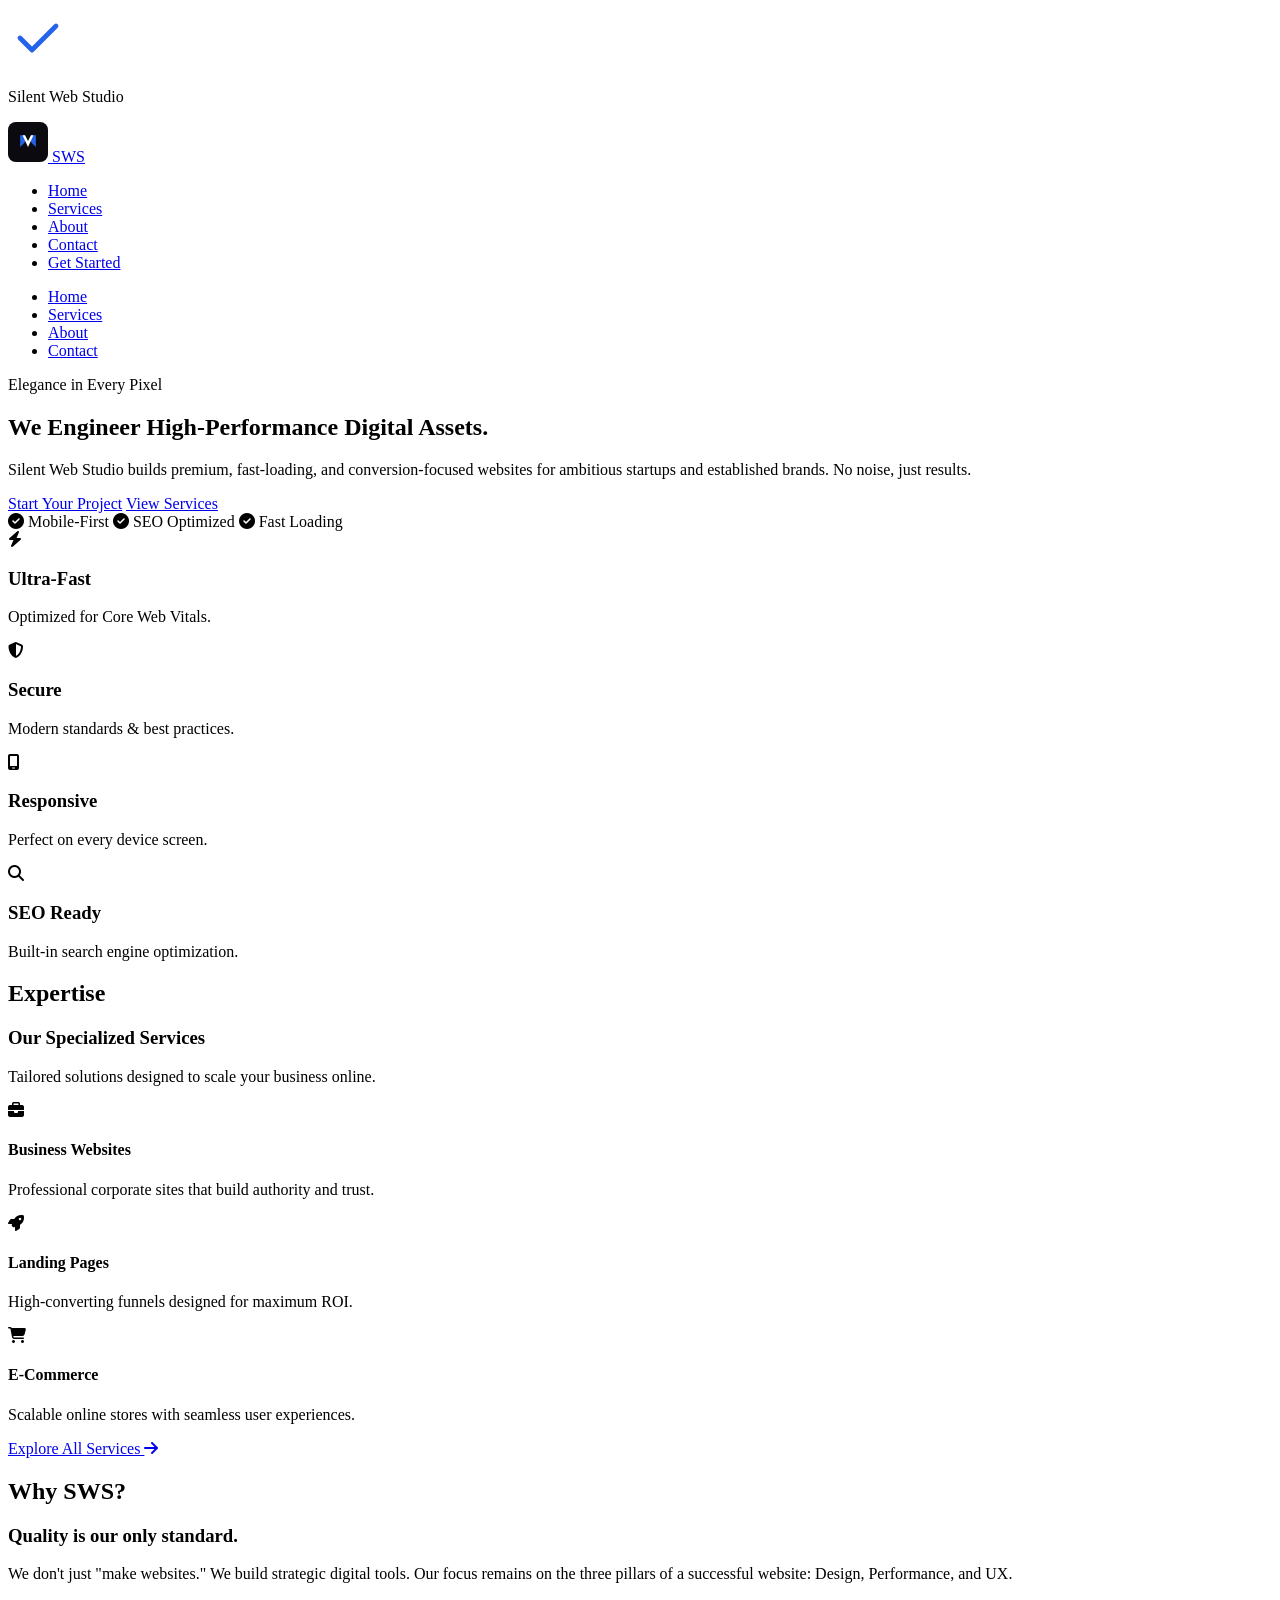
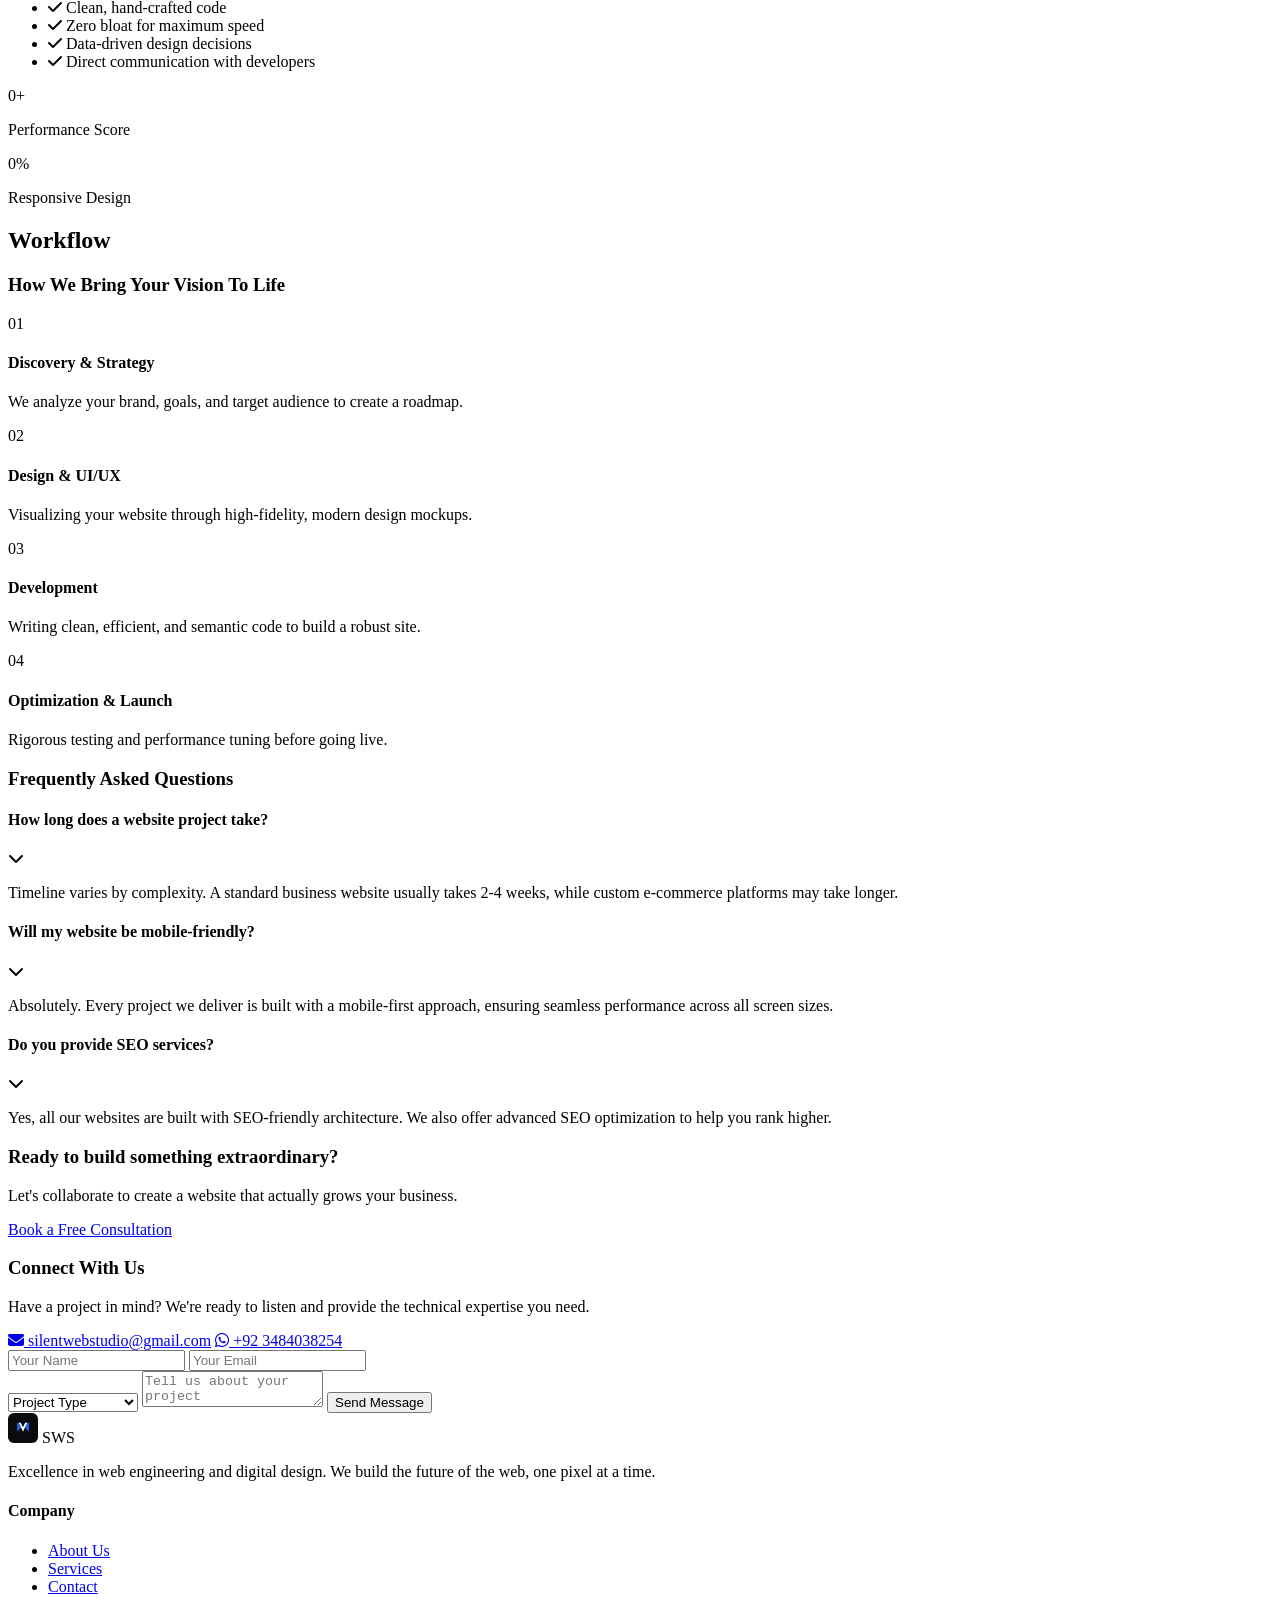
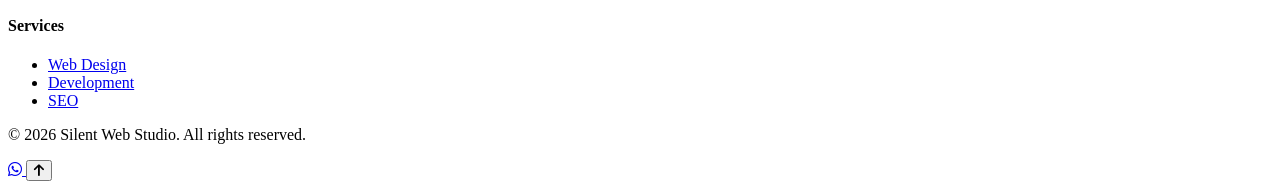
==== index.html @ 9a935997 "Update index.html" ====
<!DOCTYPE html>
<html lang="en">
<head>
    <meta charset="UTF-8">
    <meta name="viewport" content="width=device-width, initial-scale=1.0">
    
    <!-- SEO Meta Tags -->
    <title>Silent Web Studio | Premium Web Design & Development Agency</title>
    <meta name="description" content="Elevate your digital presence with Silent Web Studio. We specialize in high-end, performance-driven web design, custom development, and SEO optimization for growing brands.">
    <meta name="keywords" content="Web Design Agency, Custom Web Development, SEO Optimization, Premium Websites, Silent Web Studio, UI/UX Design, Responsive Design">
    <link rel="canonical" href="#">

    <!-- Open Graph / Facebook -->
    <meta property="og:type" content="website">
    <meta property="og:url" content="#">
    <meta property="og:title" content="Silent Web Studio | Premium Web Design & Development">
    <meta property="og:description" content="Modern, fast, and high-converting websites tailored for startups and entrepreneurs. Quality over noise.">
    <meta property="og:image" content="images/og-image.jpg">

    <!-- Twitter -->
    <meta property="twitter:card" content="summary_large_image">
    <meta property="twitter:url" content="#">
    <meta property="twitter:title" content="Silent Web Studio | Premium Web Design & Development">
    <meta property="twitter:description" content="Modern, fast, and high-converting websites tailored for startups and entrepreneurs. Quality over noise.">
    <meta property="twitter:image" content="images/og-image.jpg">

    <!-- Favicon -->
    <link rel="apple-touch-icon" sizes="180x180" href="favicon/apple-touch-icon.png">
    <link rel="icon" type="image/png" sizes="32x32" href="favicon/favicon-32x32.png">
    <link rel="icon" type="image/png" sizes="16x16" href="favicon/favicon-16x16.png">

    <!-- Fonts -->
    <link rel="preconnect" href="https://fonts.googleapis.com">
    <link rel="preconnect" href="https://fonts.gstatic.com" crossorigin>
    <link href="https://fonts.googleapis.com/css2?family=Inter:wght@300;400;500;600&family=Poppins:wght@400;500;600;700&display=swap" rel="stylesheet">

    <!-- Font Awesome -->
    <link rel="stylesheet" href="https://cdnjs.cloudflare.com/ajax/libs/font-awesome/6.4.0/css/all.min.css">

    <!-- Main Stylesheet -->
    <link rel="stylesheet" href="css/style.css">

    <!-- Schema.org JSON-LD -->
    <script type="application/ld+json">
    {
      "@context": "https://schema.org",
      "@type": "ProfessionalService",
      "name": "Silent Web Studio",
      "image": "images-logo.svg",
      "@id": "",
      "url": "#",
      "telephone": "+923484038254",
      "address": {
        "@type": "PostalAddress",
        "streetAddress": "Main Office",
        "addressLocality": "Pakistan",
        "addressCountry": "PK"
      },
      "openingHoursSpecification": {
        "@type": "OpeningHoursSpecification",
        "dayOfWeek": [
          "Monday",
          "Tuesday",
          "Wednesday",
          "Thursday",
          "Friday"
        ],
        "opens": "09:00",
        "closes": "18:00"
      },
      "sameAs": [
        "https://wa.me/923484038254"
      ]
    }
    </script>
</head>
<body>

    <!-- Scroll Progress Bar -->
    <div id="scroll-progress"></div>

    <!-- Loading Screen -->
    <div id="loader">
        <div class="loader-content">
            <svg width="60" height="60" viewBox="0 0 100 100" fill="none" xmlns="http://www.w3.org/2000/svg">
                <path d="M20 50L40 70L80 30" stroke="#2563EB" stroke-width="8" stroke-linecap="round" stroke-linejoin="round"/>
            </svg>
            <p>Silent Web Studio</p>
        </div>
    </div>

    <!-- Sticky Navigation -->
    <header id="main-nav">
        <nav class="container">
          <a href="index.html" class="logo" aria-label="Silent Web Studio Home">
    <svg width="40" height="40" viewBox="0 0 512 512" fill="none" xmlns="http://www.w3.org/2000/svg">
      <rect width="512" height="512" rx="100" fill="#0B0B0F"/>
      <g transform="translate(56, 56) scale(2.5)">
        <path d="M40 45V105L65 80V45H40Z" fill="#2563EB"/>
        <path d="M120 45V105L95 80V45H120Z" fill="#2563EB"/>
        <path d="M65 45L80 75L95 45H108L80 105L52 45H65Z" fill="#FFFFFF"/>
      </g>
    </svg>
    <span class="logo-text">SWS</span>
</a>
            <ul class="nav-links">
                <li><a href="index.html" class="active">Home</a></li>
                <li><a href="services.html">Services</a></li>
                <li><a href="about.html">About</a></li>
                <li><a href="contact.html">Contact</a></li>
                <li><a href="contact.html" class="btn-primary">Get Started</a></li>
            </ul>
            <div class="mobile-menu-toggle" aria-label="Toggle Menu">
                <span></span>
                <span></span>
                <span></span>
            </div>
        </nav>
    </header>

    <!-- Mobile Menu Overlay -->
    <div class="mobile-menu-overlay">
        <ul class="mobile-nav-links">
            <li><a href="index.html">Home</a></li>
            <li><a href="services.html">Services</a></li>
            <li><a href="about.html">About</a></li>
            <li><a href="contact.html">Contact</a></li>
        </ul>
    </div>

    <main>
        <!-- Hero Section -->
        <section id="hero" class="hero-section">
            <div class="container">
                <div class="hero-content fade-up">
                    <span class="badge">Elegance in Every Pixel</span>
                    <h1>We Engineer High-Performance <span class="text-gradient">Digital Assets.</span></h1>
                    <p>Silent Web Studio builds premium, fast-loading, and conversion-focused websites for ambitious startups and established brands. No noise, just results.</p>
                 <div class="hero-btns">
    <a href="contact.html" class="btn-primary">Start Your Project</a>
    <a href="services.html" class="btn-secondary">View Services</a>
</div>

<div class="hero-trust">
    <span><i class="fas fa-check-circle"></i> Mobile-First</span>
    <span><i class="fas fa-check-circle"></i> SEO Optimized</span>
    <span><i class="fas fa-check-circle"></i> Fast Loading</span>
</div>
                </div>
            </div>
            <div class="hero-visual">
                <div class="glow-circle"></div>
            </div>
        </section>

        <!-- Trust Indicators -->
        <section id="trust-indicators" class="section">
            <div class="container">
                <div class="trust-grid">
                    <div class="trust-item fade-up">
                        <i class="fas fa-bolt"></i>
                        <h3>Ultra-Fast</h3>
                        <p>Optimized for Core Web Vitals.</p>
                    </div>
                    <div class="trust-item fade-up" data-delay="100">
                        <i class="fas fa-shield-halved"></i>
                        <h3>Secure</h3>
                        <p>Modern standards & best practices.</p>
                    </div>
                    <div class="trust-item fade-up" data-delay="200">
                        <i class="fas fa-mobile-screen"></i>
                        <h3>Responsive</h3>
                        <p>Perfect on every device screen.</p>
                    </div>
                    <div class="trust-item fade-up" data-delay="300">
                        <i class="fas fa-magnifying-glass"></i>
                        <h3>SEO Ready</h3>
                        <p>Built-in search engine optimization.</p>
                    </div>
                </div>
            </div>
        </section>

        <!-- Services Section -->
        <section id="services-preview" class="section bg-surface">
            <div class="container">
                <div class="section-header fade-up">
                    <h2 class="h-small">Expertise</h2>
                    <h3>Our Specialized Services</h3>
                    <p>Tailored solutions designed to scale your business online.</p>
                </div>
                <div class="services-grid">
                    <div class="service-card fade-up">
                        <div class="icon-box"><i class="fas fa-briefcase"></i></div>
                        <h4>Business Websites</h4>
                        <p>Professional corporate sites that build authority and trust.</p>
                    </div>
                    <div class="service-card fade-up">
                        <div class="icon-box"><i class="fas fa-rocket"></i></div>
                        <h4>Landing Pages</h4>
                        <p>High-converting funnels designed for maximum ROI.</p>
                    </div>
                    <div class="service-card fade-up">
                        <div class="icon-box"><i class="fas fa-shopping-cart"></i></div>
                        <h4>E-Commerce</h4>
                        <p>Scalable online stores with seamless user experiences.</p>
                    </div>
                </div>
                <div class="center-btn fade-up">
                    <a href="services.html" class="btn-text">Explore All Services <i class="fas fa-arrow-right"></i></a>
                </div>
            </div>
        </section>

        <!-- Why Choose Us -->
        <section id="why-choose-us" class="section">
            <div class="container flex-grid">
                <div class="content-side fade-up">
                    <h2 class="h-small">Why SWS?</h2>
                    <h3>Quality is our only standard.</h3>
                    <p>We don't just "make websites." We build strategic digital tools. Our focus remains on the three pillars of a successful website: Design, Performance, and UX.</p>
                    <ul class="check-list">
                        <li><i class="fas fa-check"></i> Clean, hand-crafted code</li>
                        <li><i class="fas fa-check"></i> Zero bloat for maximum speed</li>
                        <li><i class="fas fa-check"></i> Data-driven design decisions</li>
                        <li><i class="fas fa-check"></i> Direct communication with developers</li>
                    </ul>
                </div>
                <div class="stats-side fade-up">
                    <div class="stat-box">
                        <span class="counter" data-target="95">0</span><span class="plus">+</span>
                        <p>Performance Score</p>
                    </div>
                    <div class="stat-box">
                        <span class="counter" data-target="100">0</span><span class="percent">%</span>
                        <p>Responsive Design</p>
                    </div>
                </div>
            </div>
        </section>

        <!-- Development Process -->
        <section id="process" class="section bg-surface">
            <div class="container">
                <div class="section-header fade-up">
                    <h2 class="h-small">Workflow</h2>
                    <h3>How We Bring Your Vision To Life</h3>
                </div>
                <div class="timeline">
                    <div class="timeline-item fade-up">
                        <div class="t-number">01</div>
                        <div class="t-content">
                            <h4>Discovery & Strategy</h4>
                            <p>We analyze your brand, goals, and target audience to create a roadmap.</p>
                        </div>
                    </div>
                    <div class="timeline-item fade-up">
                        <div class="t-number">02</div>
                        <div class="t-content">
                            <h4>Design & UI/UX</h4>
                            <p>Visualizing your website through high-fidelity, modern design mockups.</p>
                        </div>
                    </div>
                    <div class="timeline-item fade-up">
                        <div class="t-number">03</div>
                        <div class="t-content">
                            <h4>Development</h4>
                            <p>Writing clean, efficient, and semantic code to build a robust site.</p>
                        </div>
                    </div>
                    <div class="timeline-item fade-up">
                        <div class="t-number">04</div>
                        <div class="t-content">
                            <h4>Optimization & Launch</h4>
                            <p>Rigorous testing and performance tuning before going live.</p>
                        </div>
                    </div>
                </div>
            </div>
        </section>

        <!-- FAQ Section -->
        <section id="faq" class="section">
            <div class="container">
                <div class="section-header fade-up">
                    <h3>Frequently Asked Questions</h3>
                </div>
                <div class="faq-accordion">
                    <div class="faq-item fade-up">
                        <div class="faq-question">
                            <h4>How long does a website project take?</h4>
                            <i class="fas fa-chevron-down"></i>
                        </div>
                        <div class="faq-answer">
                            <p>Timeline varies by complexity. A standard business website usually takes 2-4 weeks, while custom e-commerce platforms may take longer.</p>
                        </div>
                    </div>
                    <div class="faq-item fade-up">
                        <div class="faq-question">
                            <h4>Will my website be mobile-friendly?</h4>
                            <i class="fas fa-chevron-down"></i>
                        </div>
                        <div class="faq-answer">
                            <p>Absolutely. Every project we deliver is built with a mobile-first approach, ensuring seamless performance across all screen sizes.</p>
                        </div>
                    </div>
                    <div class="faq-item fade-up">
                        <div class="faq-question">
                            <h4>Do you provide SEO services?</h4>
                            <i class="fas fa-chevron-down"></i>
                        </div>
                        <div class="faq-answer">
                            <p>Yes, all our websites are built with SEO-friendly architecture. We also offer advanced SEO optimization to help you rank higher.</p>
                        </div>
                    </div>
                </div>
            </div>
        </section>

        <!-- Call To Action -->
        <section id="cta-bar" class="section">
            <div class="container">
                <div class="cta-card fade-up">
                    <h3>Ready to build something extraordinary?</h3>
                    <p>Let's collaborate to create a website that actually grows your business.</p>
                    <a href="contact.html" class="btn-primary">Book a Free Consultation</a>
                </div>
            </div>
        </section>

        <!-- Professional Contact Section -->
        <section id="contact-home" class="section bg-surface">
            <div class="container">
                <div class="contact-wrapper">
                    <div class="contact-info fade-up">
                        <h3>Connect With Us</h3>
                        <p>Have a project in mind? We're ready to listen and provide the technical expertise you need.</p>
                        <div class="contact-details">
                            <a href="mailto:silentwebstudio@gmail.com"><i class="fas fa-envelope"></i> silentwebstudio@gmail.com</a>
                            <a href="https://wa.me/923484038254"><i class="fab fa-whatsapp"></i> +92 3484038254</a>
                        </div>
                    </div>
                    <div class="contact-form-container fade-up">
                        <form action="https://formspree.io/f/xqerdjgp" method="POST" id="home-form">
                            <div class="form-row">
                                <input type="text" name="name" placeholder="Your Name" required>
                                <input type="email" name="email" placeholder="Your Email" required>
                            </div>
                            <select name="project_type" required>
                                <option value="" disabled selected>Project Type</option>
                                <option value="Business Website">Business Website</option>
                                <option value="Landing Page">Landing Page</option>
                                <option value="E-Commerce">E-Commerce</option>
                                <option value="Redesign">Website Redesign</option>
                                <option value="Other">Other</option>
                            </select>
                            <textarea name="message" placeholder="Tell us about your project" required></textarea>
                            <button type="submit" class="btn-primary full-width">Send Message</button>
                        </form>
                    </div>
                </div>
            </div>
        </section>
    </main>

    <!-- Footer -->
    <footer id="footer">
        <div class="container">
            <div class="footer-grid">
                <div class="footer-brand">
                 <div class="logo">
    <svg width="30" height="30" viewBox="0 0 512 512" fill="none" xmlns="http://www.w3.org/2000/svg">
      <rect width="512" height="512" rx="100" fill="#0B0B0F"/>
      <g transform="translate(56, 56) scale(2.5)">
        <path d="M40 45V105L65 80V45H40Z" fill="#2563EB"/>
        <path d="M120 45V105L95 80V45H120Z" fill="#2563EB"/>
        <path d="M65 45L80 75L95 45H108L80 105L52 45H65Z" fill="#FFFFFF"/>
      </g>
    </svg>
    <span class="logo-text">SWS</span>
</div>
                    <p>Excellence in web engineering and digital design. We build the future of the web, one pixel at a time.</p>
                </div>
                <div class="footer-links">
                    <h4>Company</h4>
                    <ul>
                        <li><a href="about.html">About Us</a></li>
                        <li><a href="services.html">Services</a></li>
                        <li><a href="contact.html">Contact</a></li>
                    </ul>
                </div>
                <div class="footer-links">
                    <h4>Services</h4>
                    <ul>
                        <li><a href="services.html">Web Design</a></li>
                        <li><a href="services.html">Development</a></li>
                        <li><a href="services.html">SEO</a></li>
                    </ul>
                </div>
            </div>
            <div class="footer-bottom">
                <p>&copy; <span id="year"></span> Silent Web Studio. All rights reserved.</p>
            </div>
        </div>
    </footer>

    <!-- Floating WhatsApp Button -->
    <a href="https://wa.me/923484038254" class="whatsapp-float" target="_blank" aria-label="Chat on WhatsApp">
        <i class="fab fa-whatsapp"></i>
    </a>

    <!-- Back to Top -->
    <button id="back-to-top" aria-label="Back to Top">
        <i class="fas fa-arrow-up"></i>
    </button>

    <!-- Main JavaScript -->
    <script src="js/script.js"></script>
    <script>
        document.getElementById('year').textContent = new Date().getFullYear();
    </script>
</body>
</html>
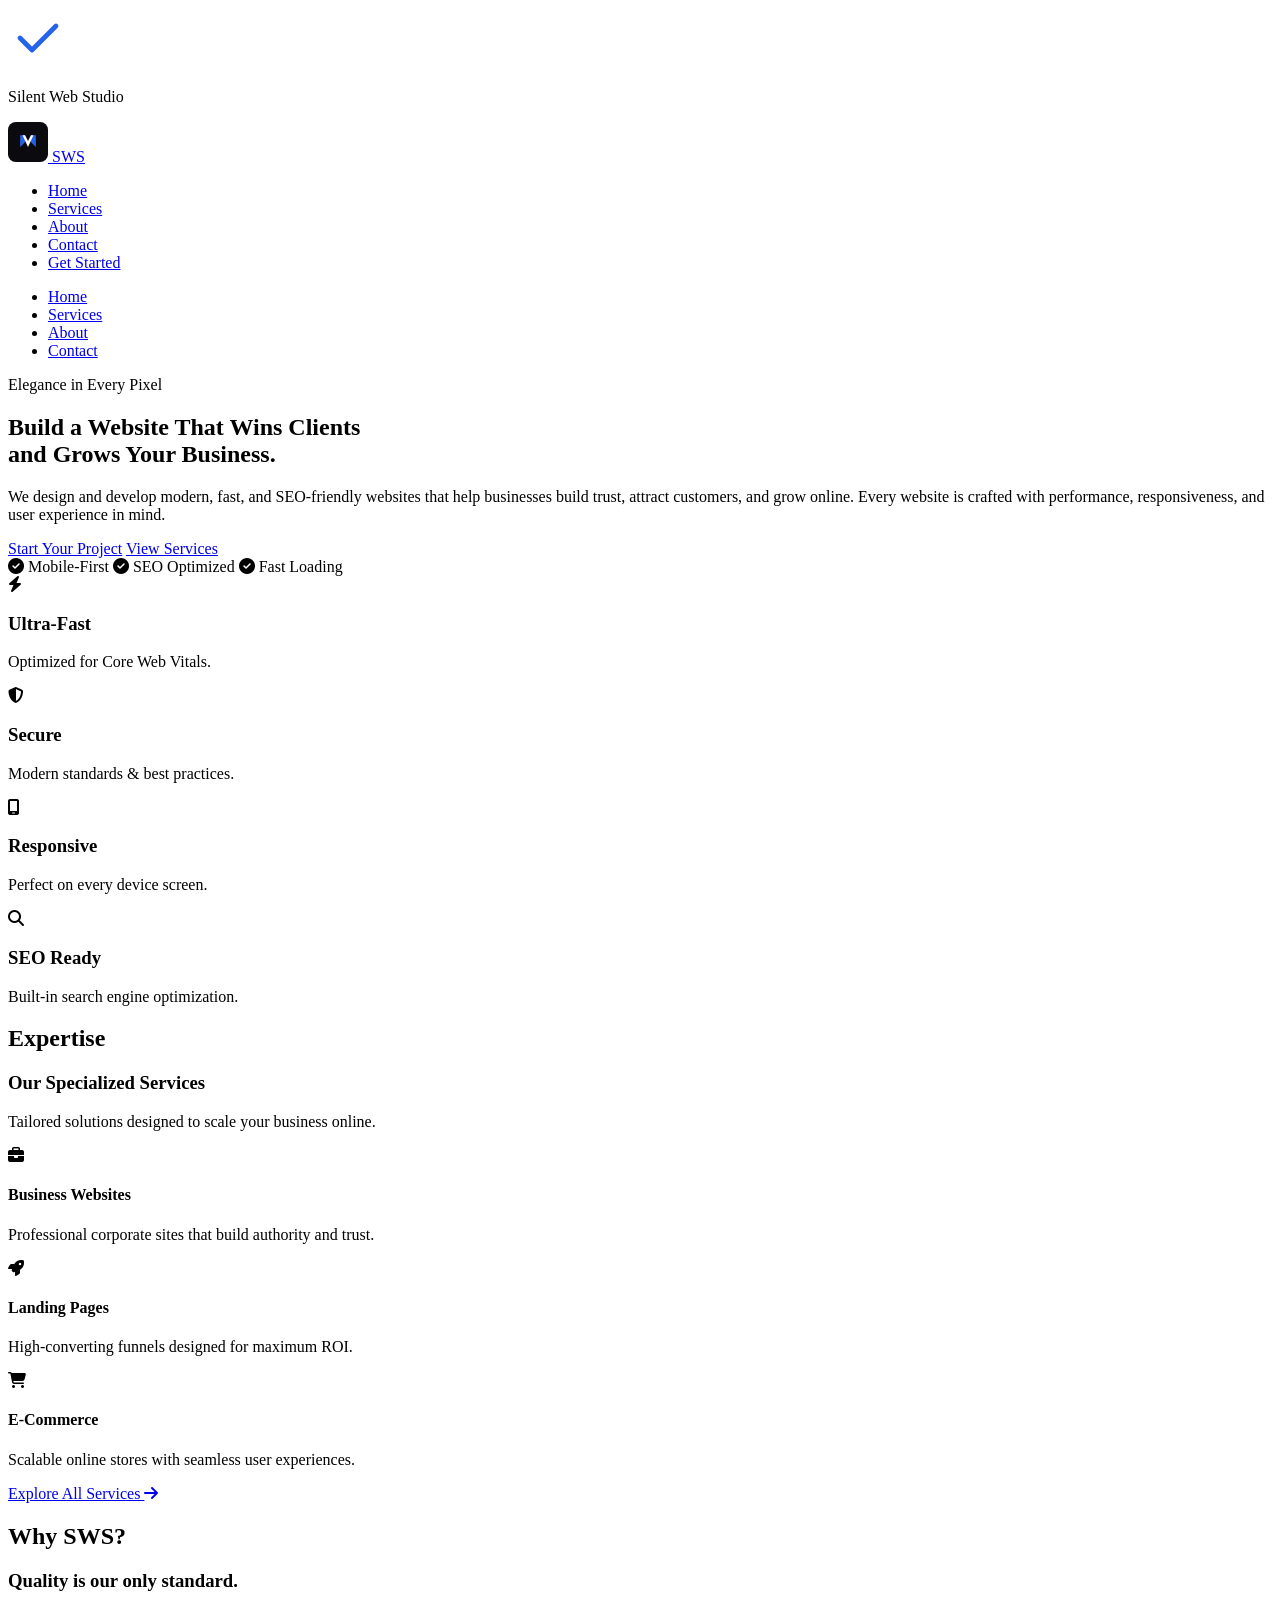
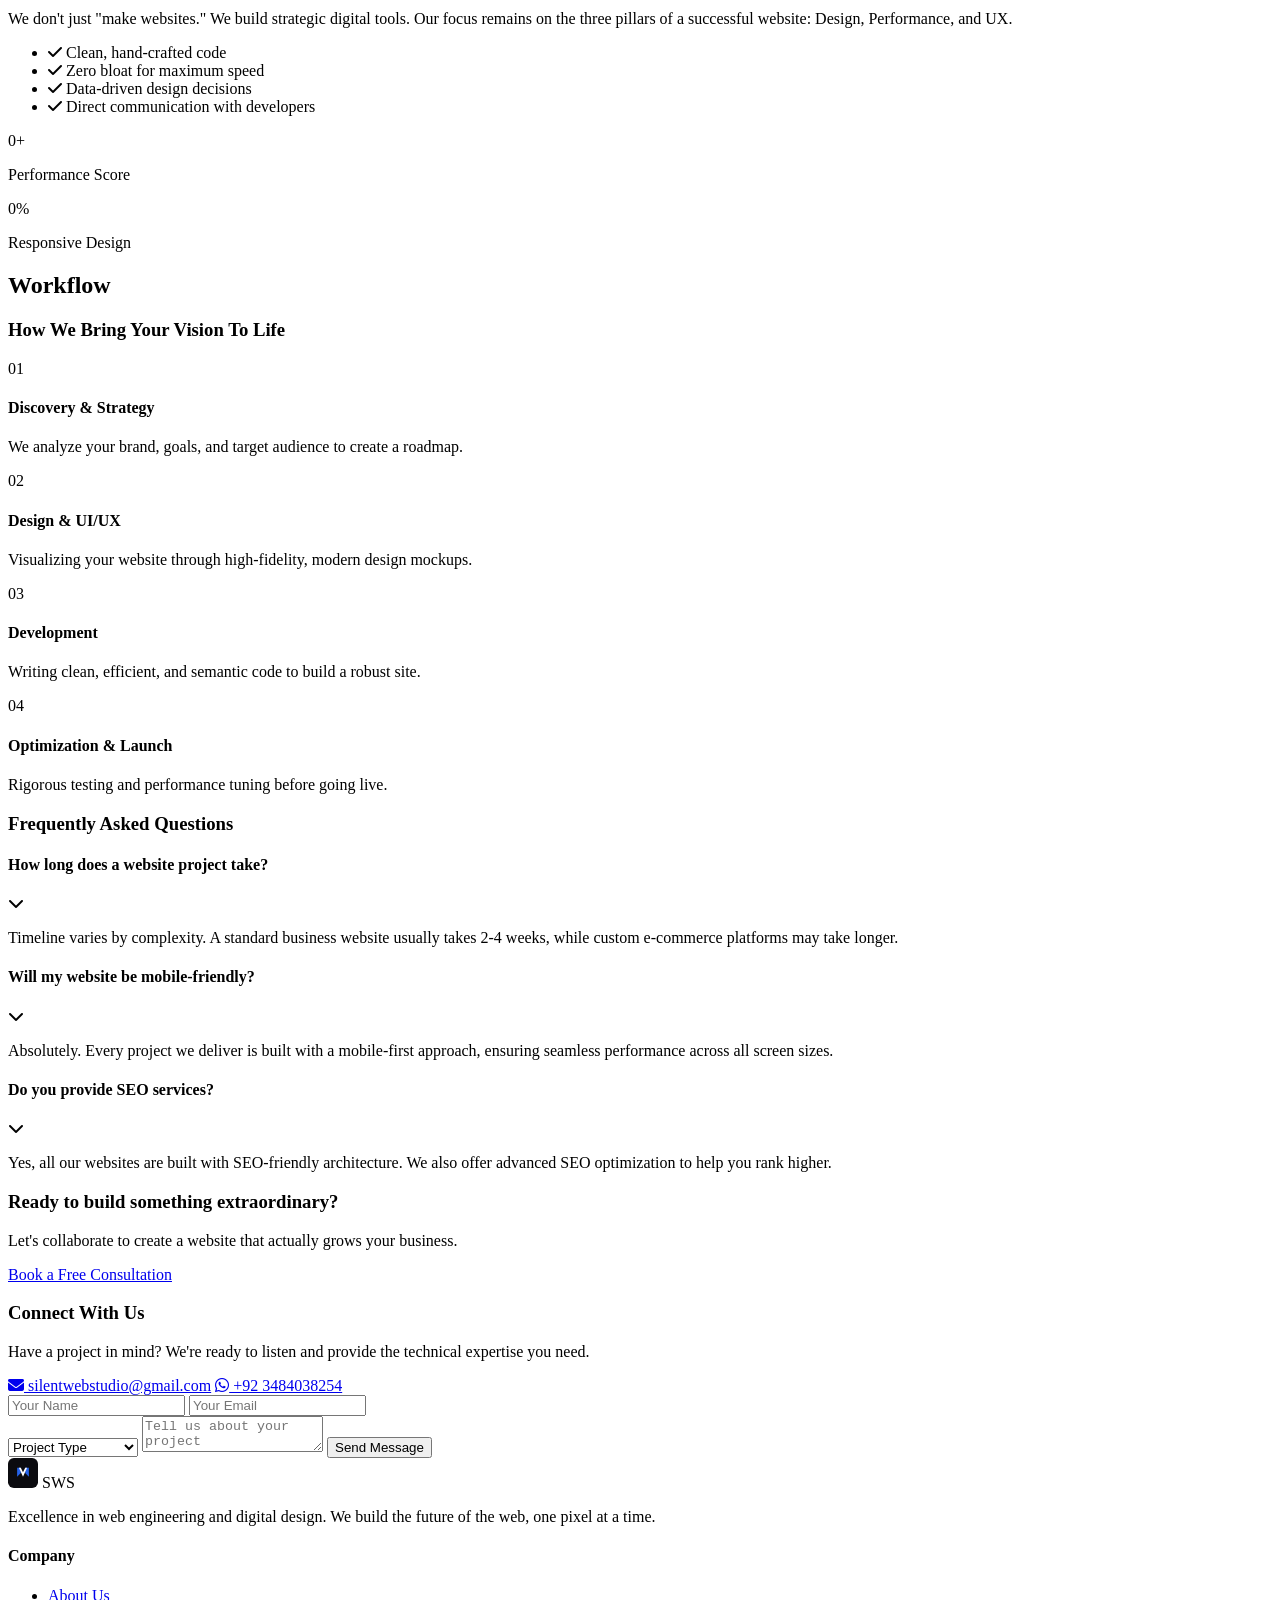
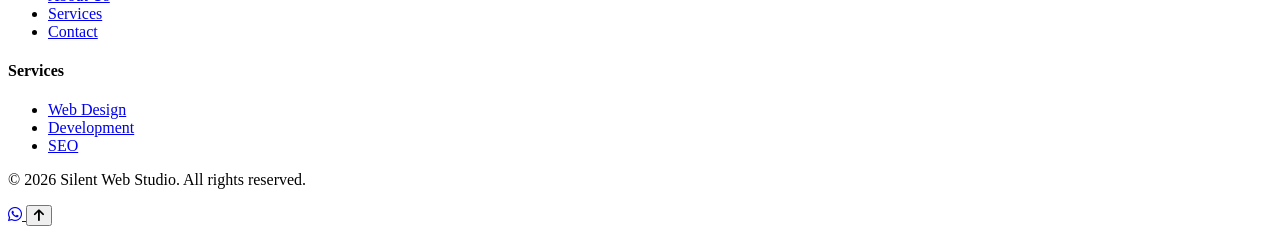
==== commit 2de5a299: "Update index.html" ====
--- a/index.html
+++ b/index.html
@@ -134,8 +134,13 @@
             <div class="container">
                 <div class="hero-content fade-up">
                     <span class="badge">Elegance in Every Pixel</span>
-                    <h1>We Engineer High-Performance <span class="text-gradient">Digital Assets.</span></h1>
-                    <p>Silent Web Studio builds premium, fast-loading, and conversion-focused websites for ambitious startups and established brands. No noise, just results.</p>
+                 <h1>
+Build a Website That <span class="text-gradient">Wins Clients</span><br>
+and Grows Your Business.
+</h1>
+                   <p>
+We design and develop modern, fast, and SEO-friendly websites that help businesses build trust, attract customers, and grow online. Every website is crafted with performance, responsiveness, and user experience in mind.
+</p>
                  <div class="hero-btns">
     <a href="contact.html" class="btn-primary">Start Your Project</a>
     <a href="services.html" class="btn-secondary">View Services</a>
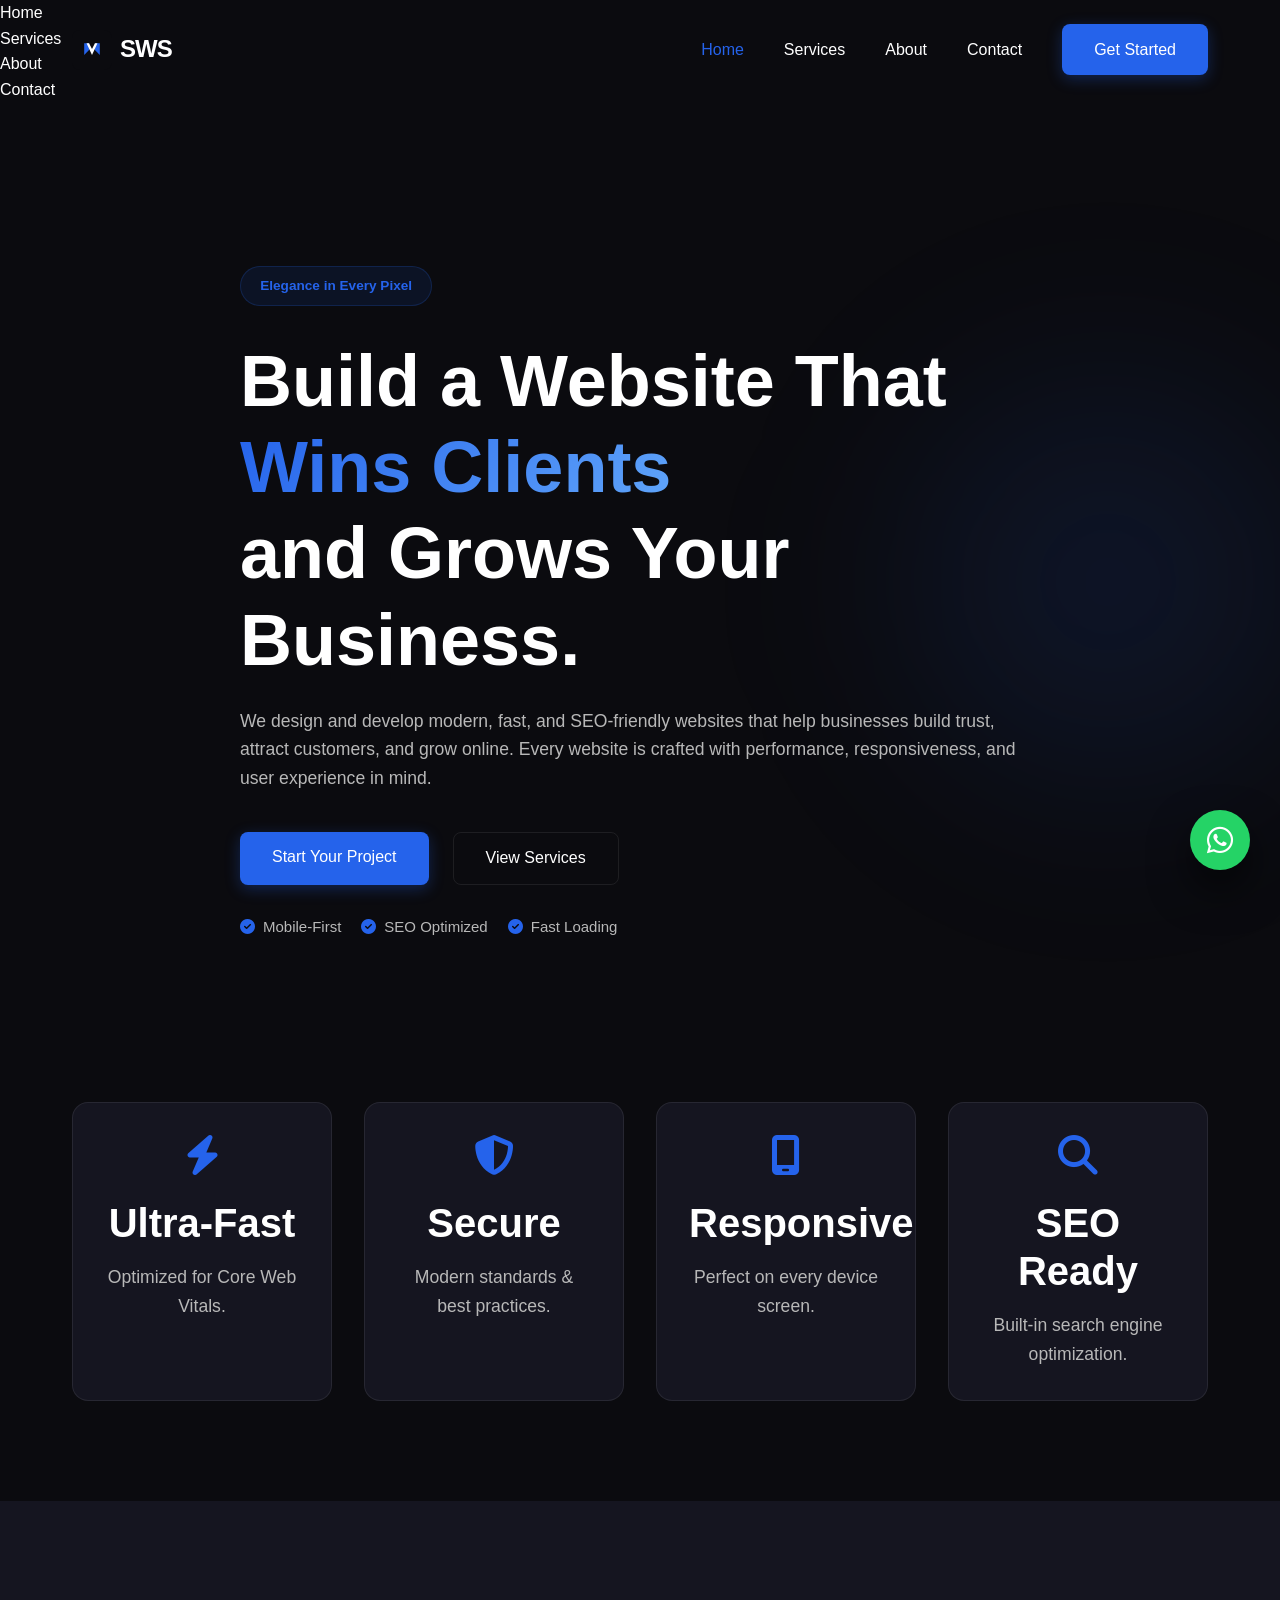
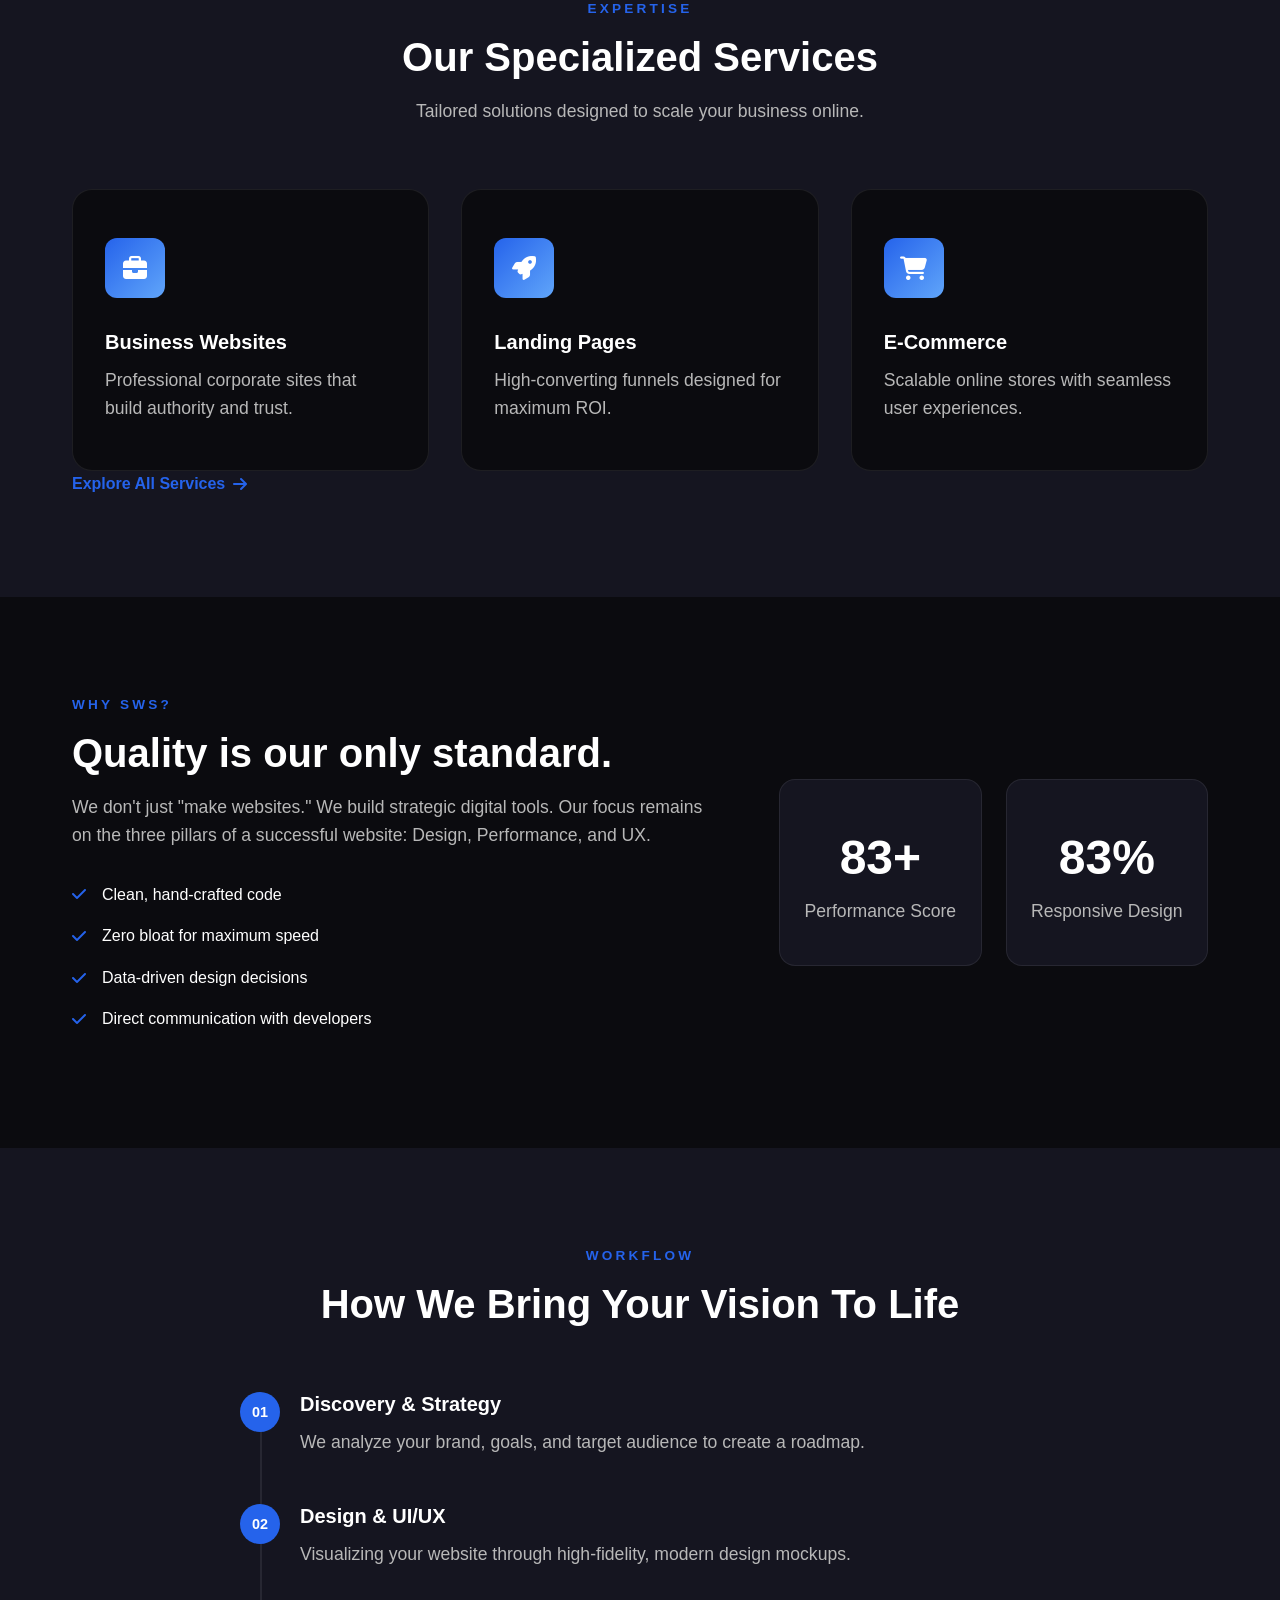
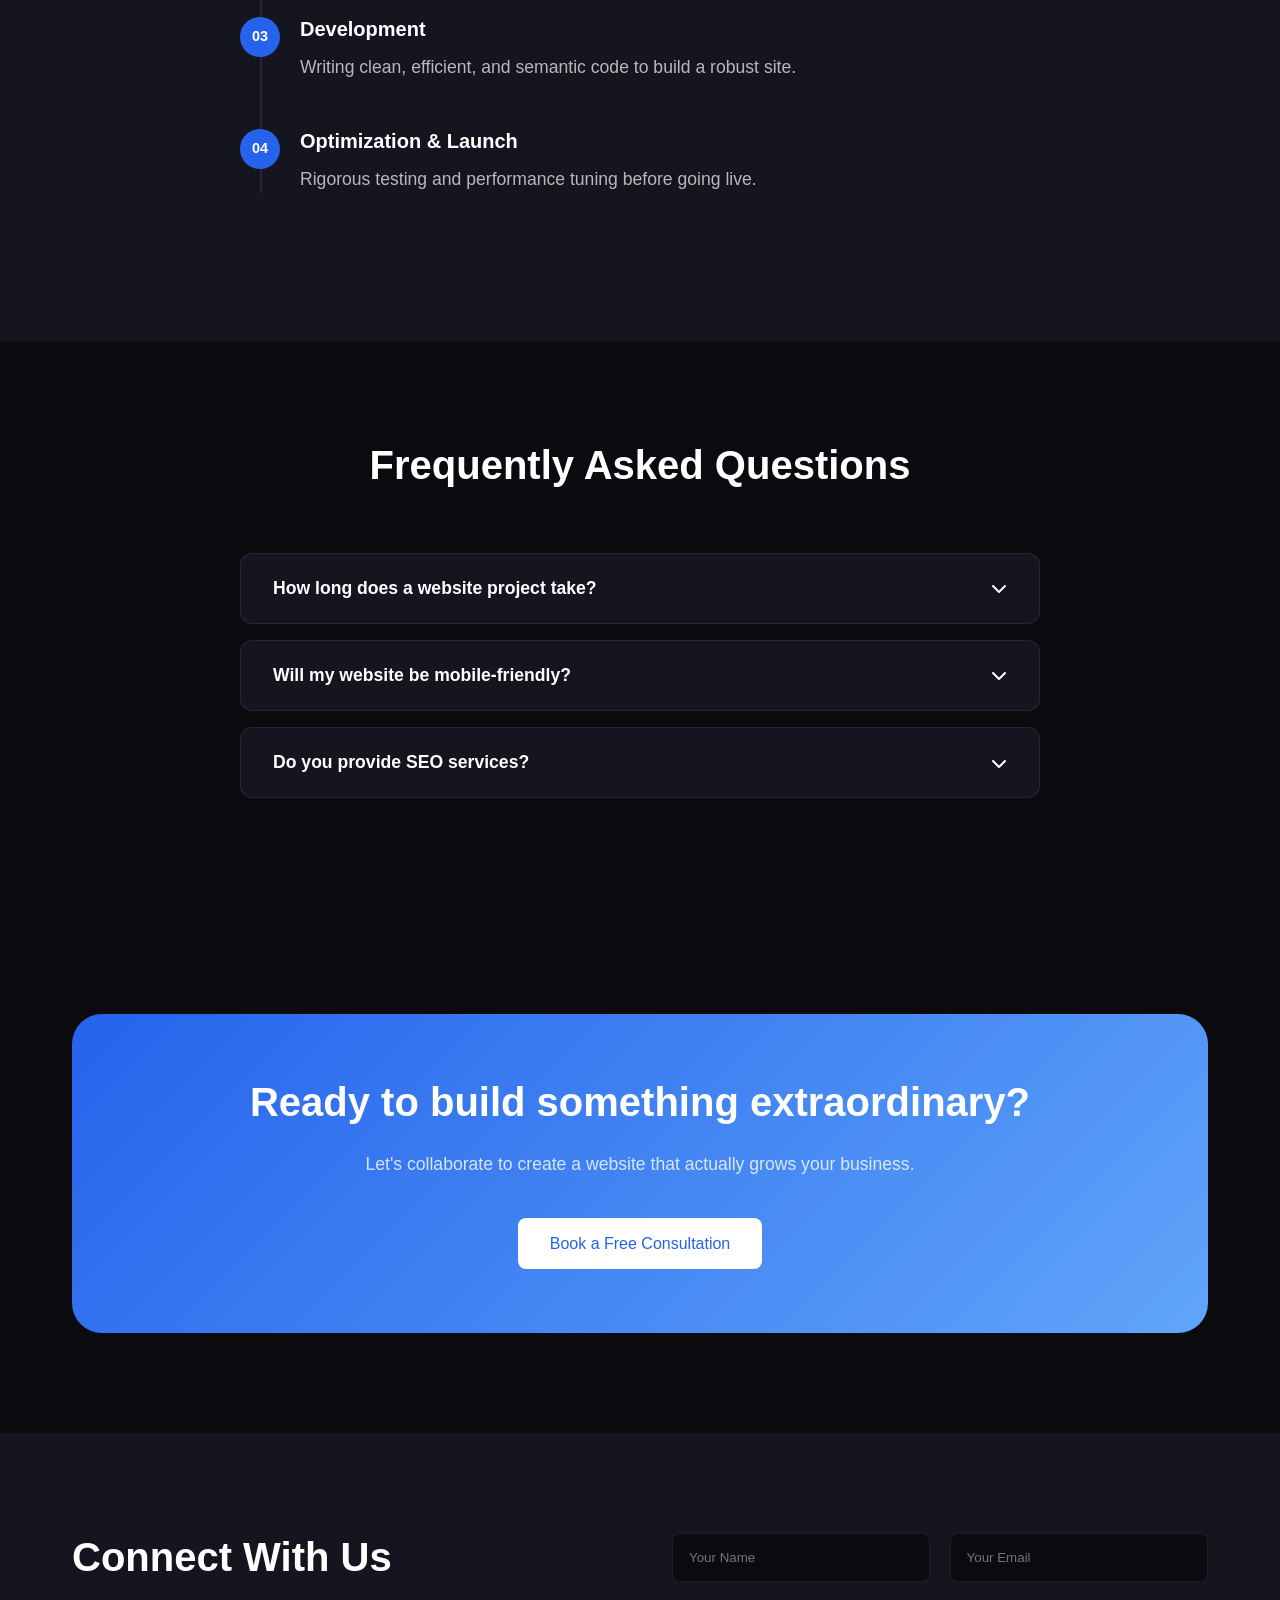
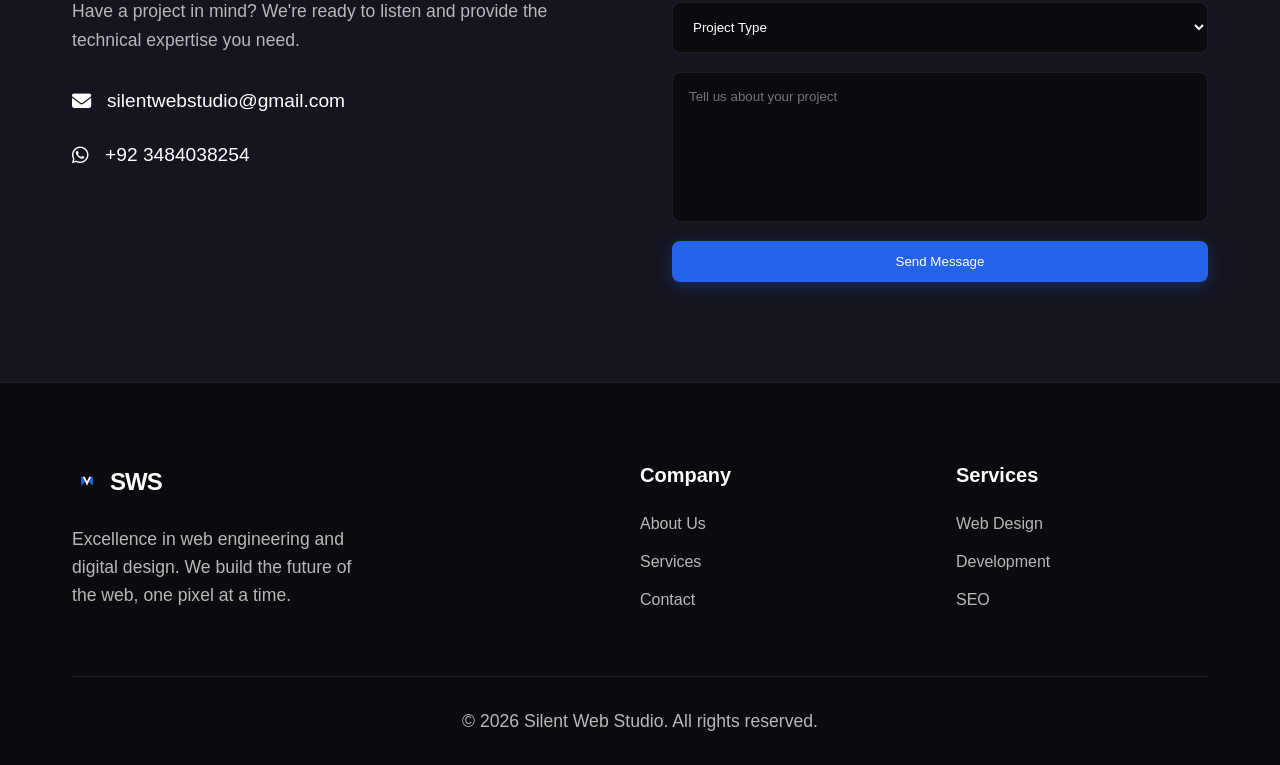
==== commit f4d99c67: "Update index.html" ====
--- a/index.html
+++ b/index.html
@@ -38,7 +38,7 @@
     <link rel="stylesheet" href="https://cdnjs.cloudflare.com/ajax/libs/font-awesome/6.4.0/css/all.min.css">
 
     <!-- Main Stylesheet -->
-    <link rel="stylesheet" href="css/style.css">
+    <link rel="stylesheet" href="style.css">
 
     <!-- Schema.org JSON-LD -->
     <script type="application/ld+json">
@@ -420,7 +420,7 @@
     </button>
 
     <!-- Main JavaScript -->
-    <script src="js/script.js"></script>
+    <script src="script.js"></script>
     <script>
         document.getElementById('year').textContent = new Date().getFullYear();
     </script>
--- a/style.css
+++ b/style.css
@@ -0,0 +1,666 @@
+/* 
+    SILENT WEB STUDIO - MASTER STYLESHEET
+    Design Style: Premium, Minimal, Dark
+*/
+
+/* =========================================
+   VARIABLES & ROOT
+   ========================================= */
+:root {
+    /* Colors */
+    --bg-color: #0B0B0F;
+    --surface-color: #151520;
+    --primary: #2563EB;
+    --secondary: #60A5FA;
+    --accent: #7C3AED;
+    --text-main: #FFFFFF;
+    --text-muted: #B8B8B8;
+    --border-color: rgba(255, 255, 255, 0.08);
+    --glass-bg: rgba(21, 21, 32, 0.7);
+    
+    /* Gradients */
+    --grad-primary: linear-gradient(135deg, var(--primary), var(--secondary));
+    --grad-surface: linear-gradient(180deg, #151520 0%, #0B0B0F 100%);
+    
+    /* Typography */
+    --font-heading: 'Poppins', sans-serif;
+    --font-body: 'Inter', sans-serif;
+    
+    /* Transitions & Shadow */
+    --transition: all 0.4s cubic-bezier(0.16, 1, 0.3, 1);
+    --shadow-sm: 0 4px 20px rgba(0, 0, 0, 0.4);
+    --shadow-lg: 0 20px 40px rgba(0, 0, 0, 0.6);
+}
+
+/* =========================================
+   RESET & BASE STYLES
+   ========================================= */
+* {
+    margin: 0;
+    padding: 0;
+    box-sizing: border-box;
+}
+
+html {
+    scroll-behavior: smooth;
+    font-size: 16px;
+}
+
+body {
+    background-color: var(--bg-color);
+    color: var(--text-main);
+    font-family: var(--font-body);
+    line-height: 1.6;
+    overflow-x: hidden;
+    -webkit-font-smoothing: antialiased;
+}
+
+ul { list-style: none; }
+a { text-decoration: none; color: inherit; transition: var(--transition); }
+img { max-width: 100%; display: block; }
+button, input, select, textarea { 
+    font-family: inherit; 
+    outline: none; 
+    border: none;
+}
+
+.container {
+    max-width: 1200px;
+    margin: 0 auto;
+    padding: 0 2rem;
+}
+
+.section { padding: 100px 0; }
+.bg-surface { background-color: var(--surface-color); }
+
+/* =========================================
+   TYPOGRAPHY
+   ========================================= */
+h1, h2, h3, h4, h5 {
+    font-family: var(--font-heading);
+    font-weight: 600;
+    line-height: 1.2;
+}
+
+h1 { font-size: clamp(2.5rem, 6vw, 4.5rem); margin-bottom: 1.5rem; }
+h3 { font-size: clamp(1.8rem, 4vw, 2.5rem); margin-bottom: 1rem; }
+h4 { font-size: 1.25rem; margin-bottom: 0.75rem; }
+
+p { color: var(--text-muted); font-size: 1.1rem; }
+
+.text-gradient {
+    background: var(--grad-primary);
+    -webkit-background-clip: text;
+    -webkit-text-fill-color: transparent;
+}
+
+.h-small {
+    text-transform: uppercase;
+    letter-spacing: 0.2rem;
+    font-size: 0.85rem;
+    color: var(--primary);
+    margin-bottom: 1rem;
+    display: block;
+    font-weight: 700;
+}
+
+/* =========================================
+   LOADER & PROGRESS BAR
+   ========================================= */
+#loader {
+    position: fixed;
+    inset: 0;
+    background: var(--bg-color);
+    z-index: 9999;
+    display: flex;
+    justify-content: center;
+    align-items: center;
+    transition: opacity 0.6s ease, visibility 0.6s;
+}
+
+.loader-content { text-align: center; }
+.loader-content p { 
+    margin-top: 1rem; 
+    font-weight: 500; 
+    letter-spacing: 2px;
+    color: var(--text-main);
+}
+
+#scroll-progress {
+    position: fixed;
+    top: 0;
+    left: 0;
+    height: 4px;
+    background: var(--grad-primary);
+    width: 0%;
+    z-index: 1001;
+}
+
+/* =========================================
+   NAVIGATION
+   ========================================= */
+#main-nav {
+    position: fixed;
+    top: 0;
+    width: 100%;
+    z-index: 1000;
+    padding: 1.5rem 0;
+    transition: var(--transition);
+}
+
+#main-nav.scrolled {
+    background: var(--glass-bg);
+    backdrop-filter: blur(15px);
+    border-bottom: 1px solid var(--border-color);
+    padding: 1rem 0;
+}
+
+#main-nav .container {
+    display: flex;
+    justify-content: space-between;
+    align-items: center;
+}
+
+.logo {
+    display: flex;
+    align-items: center;
+    gap: 0.5rem;
+    font-family: var(--font-heading);
+    font-weight: 700;
+    font-size: 1.5rem;
+    letter-spacing: -1px;
+}
+
+.nav-links {
+    display: flex;
+    align-items: center;
+    gap: 2.5rem;
+}
+
+.nav-links a:not(.btn-primary):hover { color: var(--primary); }
+.nav-links a.active { color: var(--primary); }
+
+/* Mobile Menu Toggle */
+.mobile-menu-toggle {
+    display: none;
+    cursor: pointer;
+    flex-direction: column;
+    gap: 6px;
+}
+
+.mobile-menu-toggle span {
+    width: 28px;
+    height: 2px;
+    background: var(--text-main);
+    transition: var(--transition);
+}
+
+/* =========================================
+   BUTTONS
+   ========================================= */
+.btn-primary {
+    background: var(--primary);
+    color: white;
+    padding: 0.8rem 2rem;
+    border-radius: 8px;
+    font-weight: 500;
+    display: inline-block;
+    transition: var(--transition);
+    box-shadow: 0 4px 15px rgba(37, 99, 235, 0.3);
+}
+
+.btn-primary:hover {
+    background: var(--secondary);
+    transform: translateY(-3px);
+    box-shadow: 0 8px 25px rgba(37, 99, 235, 0.4);
+}
+
+.btn-secondary {
+    background: transparent;
+    border: 1px solid var(--border-color);
+    color: var(--text-main);
+    padding: 0.8rem 2rem;
+    border-radius: 8px;
+    font-weight: 500;
+    display: inline-block;
+}
+
+.btn-secondary:hover {
+    border-color: var(--primary);
+    background: rgba(37, 99, 235, 0.05);
+}
+
+.btn-text {
+    font-weight: 600;
+    color: var(--primary);
+    display: flex;
+    align-items: center;
+    gap: 0.5rem;
+}
+
+.btn-text:hover i { transform: translateX(5px); }
+
+/* =========================================
+   HERO SECTION
+   ========================================= */
+.hero-section {
+    min-height: 100vh;
+    display: flex;
+    align-items: center;
+    position: relative;
+    padding-top: 100px;
+    overflow: hidden;
+}
+
+.hero-content {
+    max-width: 800px;
+    position: relative;
+    z-index: 2;
+}
+
+.badge {
+    background: rgba(37, 99, 235, 0.1);
+    color: var(--primary);
+    padding: 0.5rem 1.2rem;
+    border-radius: 50px;
+    font-size: 0.85rem;
+    font-weight: 600;
+    margin-bottom: 2rem;
+    display: inline-block;
+    border: 1px solid rgba(37, 99, 235, 0.2);
+}
+
+.hero-btns {
+    display: flex;
+    gap: 1.5rem;
+    margin-top: 2.5rem;
+}
+
+.hero-visual .glow-circle {
+    position: absolute;
+    top: 20%;
+    right: -10%;
+    width: 600px;
+    height: 600px;
+    background: radial-gradient(circle, rgba(37, 99, 235, 0.15) 0%, transparent 70%);
+    filter: blur(80px);
+    z-index: 1;
+}
+
+/* =========================================
+   TRUST INDICATORS / SERVICES
+   ========================================= */
+.trust-grid {
+    display: grid;
+    grid-template-columns: repeat(auto-fit, minmax(200px, 1fr));
+    gap: 2rem;
+}
+
+.trust-item {
+    text-align: center;
+    padding: 2rem;
+    background: var(--surface-color);
+    border-radius: 16px;
+    border: 1px solid var(--border-color);
+}
+
+.trust-item i {
+    font-size: 2.5rem;
+    color: var(--primary);
+    margin-bottom: 1.5rem;
+}
+
+.section-header {
+    text-align: center;
+    max-width: 700px;
+    margin: 0 auto 4rem auto;
+}
+
+.services-grid {
+    display: grid;
+    grid-template-columns: repeat(auto-fit, minmax(300px, 1fr));
+    gap: 2rem;
+}
+
+.service-card {
+    background: var(--bg-color);
+    padding: 3rem 2rem;
+    border-radius: 20px;
+    border: 1px solid var(--border-color);
+    transition: var(--transition);
+}
+
+.service-card:hover {
+    border-color: var(--primary);
+    transform: translateY(-10px);
+}
+
+.icon-box {
+    width: 60px;
+    height: 60px;
+    background: var(--grad-primary);
+    border-radius: 12px;
+    display: flex;
+    align-items: center;
+    justify-content: center;
+    margin-bottom: 2rem;
+    font-size: 1.5rem;
+    color: white;
+}
+
+/* =========================================
+   WHY CHOOSE US / STATS
+   ========================================= */
+.flex-grid {
+    display: grid;
+    grid-template-columns: 1.2fr 0.8fr;
+    gap: 4rem;
+    align-items: center;
+}
+
+.check-list { margin-top: 2rem; }
+.check-list li {
+    display: flex;
+    align-items: center;
+    gap: 1rem;
+    margin-bottom: 1rem;
+    font-weight: 500;
+}
+
+.check-list i { color: var(--primary); }
+
+.stats-side {
+    display: grid;
+    grid-template-columns: 1fr 1fr;
+    gap: 1.5rem;
+}
+
+.stat-box {
+    background: var(--surface-color);
+    padding: 2.5rem 1.5rem;
+    border-radius: 16px;
+    text-align: center;
+    border: 1px solid var(--border-color);
+}
+
+.stat-box span {
+    font-size: 3rem;
+    font-weight: 700;
+    font-family: var(--font-heading);
+    color: var(--text-main);
+}
+
+/* =========================================
+   TIMELINE
+   ========================================= */
+.timeline {
+    position: relative;
+    max-width: 800px;
+    margin: 0 auto;
+}
+
+.timeline::before {
+    content: '';
+    position: absolute;
+    left: 20px;
+    height: 100%;
+    width: 2px;
+    background: var(--border-color);
+}
+
+.timeline-item {
+    position: relative;
+    padding-left: 60px;
+    margin-bottom: 3rem;
+}
+
+.t-number {
+    position: absolute;
+    left: 0;
+    top: 0;
+    width: 40px;
+    height: 40px;
+    background: var(--primary);
+    border-radius: 50%;
+    display: flex;
+    align-items: center;
+    justify-content: center;
+    font-weight: 700;
+    font-size: 0.9rem;
+    z-index: 2;
+}
+
+/* =========================================
+   FAQ ACCORDION
+   ========================================= */
+.faq-accordion {
+    max-width: 800px;
+    margin: 0 auto;
+}
+
+.faq-item {
+    background: var(--surface-color);
+    border: 1px solid var(--border-color);
+    border-radius: 12px;
+    margin-bottom: 1rem;
+    overflow: hidden;
+}
+
+.faq-question {
+    padding: 1.5rem 2rem;
+    display: flex;
+    justify-content: space-between;
+    align-items: center;
+    cursor: pointer;
+}
+
+.faq-question h4 { margin-bottom: 0; font-size: 1.1rem; }
+.faq-question i { transition: var(--transition); }
+
+.faq-answer {
+    max-height: 0;
+    overflow: hidden;
+    transition: max-height 0.3s ease;
+    padding: 0 2rem;
+}
+
+.faq-item.active .faq-answer {
+    max-height: 200px;
+    padding-bottom: 1.5rem;
+}
+
+.faq-item.active .faq-question i { transform: rotate(180deg); color: var(--primary); }
+
+/* =========================================
+   CONTACT & CTA
+   ========================================= */
+.cta-card {
+    background: var(--grad-primary);
+    padding: 4rem;
+    border-radius: 30px;
+    text-align: center;
+    color: white;
+}
+
+.cta-card p { color: rgba(255, 255, 255, 0.8); margin: 1.5rem 0 2.5rem 0; }
+.cta-card .btn-primary { background: white; color: var(--primary); box-shadow: none; }
+
+.contact-wrapper {
+    display: grid;
+    grid-template-columns: 1fr 1fr;
+    gap: 4rem;
+}
+
+.contact-details {
+    display: flex;
+    flex-direction: column;
+    gap: 1.5rem;
+    margin-top: 2rem;
+}
+
+.contact-details a {
+    display: flex;
+    align-items: center;
+    gap: 1rem;
+    font-size: 1.2rem;
+}
+
+.contact-form-container form {
+    display: flex;
+    flex-direction: column;
+    gap: 1.2rem;
+}
+
+.form-row {
+    display: grid;
+    grid-template-columns: 1fr 1fr;
+    gap: 1.2rem;
+}
+
+input, select, textarea {
+    background: var(--bg-color);
+    border: 1px solid var(--border-color);
+    padding: 1rem;
+    border-radius: 8px;
+    color: white;
+    width: 100%;
+}
+
+input:focus, textarea:focus {
+    border-color: var(--primary);
+    box-shadow: 0 0 0 4px rgba(37, 99, 235, 0.1);
+}
+
+textarea { height: 150px; resize: none; }
+.full-width { width: 100%; cursor: pointer; }
+
+/* =========================================
+   FOOTER
+   ========================================= */
+footer {
+    padding: 80px 0 30px 0;
+    border-top: 1px solid var(--border-color);
+}
+
+.footer-grid {
+    display: grid;
+    grid-template-columns: 2fr 1fr 1fr;
+    gap: 4rem;
+    margin-bottom: 50px;
+}
+
+.footer-brand p { margin-top: 1.5rem; max-width: 300px; }
+.footer-links h4 { margin-bottom: 1.5rem; color: white; }
+.footer-links ul li { margin-bottom: 0.8rem; }
+.footer-links ul li a { color: var(--text-muted); }
+.footer-links ul li a:hover { color: var(--primary); padding-left: 5px; }
+
+.footer-bottom {
+    padding-top: 30px;
+    border-top: 1px solid var(--border-color);
+    text-align: center;
+    font-size: 0.9rem;
+}
+
+/* =========================================
+   UTILITIES & ANIMATIONS
+   ========================================= */
+.whatsapp-float {
+    position: fixed;
+    bottom: 30px;
+    right: 30px;
+    width: 60px;
+    height: 60px;
+    background: #25D366;
+    color: white;
+    border-radius: 50%;
+    display: flex;
+    justify-content: center;
+    align-items: center;
+    font-size: 30px;
+    box-shadow: var(--shadow-lg);
+    z-index: 999;
+}
+
+#back-to-top {
+    position: fixed;
+    bottom: 100px;
+    right: 30px;
+    width: 50px;
+    height: 50px;
+    background: var(--surface-color);
+    border: 1px solid var(--border-color);
+    color: white;
+    border-radius: 50%;
+    cursor: pointer;
+    display: none;
+    z-index: 999;
+}
+
+/* Animations */
+.fade-up {
+    opacity: 0;
+    transform: translateY(30px);
+    transition: opacity 0.8s ease, transform 0.8s ease;
+}
+
+.fade-up.visible {
+    opacity: 1;
+    transform: translateY(0);
+}
+
+/* =========================================
+   RESPONSIVE DESIGN
+   ========================================= */
+@media (max-width: 992px) {
+    .flex-grid, .contact-wrapper, .footer-grid {
+        grid-template-columns: 1fr;
+        gap: 3rem;
+    }
+    .stats-side { order: 2; }
+}
+
+@media (max-width: 768px) {
+    .nav-links { display: none; }
+    .mobile-menu-toggle { display: flex; }
+    
+    .hero-btns { flex-direction: column; }
+    .form-row { grid-template-columns: 1fr; }
+    
+    .section { padding: 60px 0; }
+    
+    /* Mobile Menu Overlay Styles */
+    .mobile-menu-overlay {
+        position: fixed;
+        inset: 0;
+        background: var(--bg-color);
+        z-index: 1002;
+        display: none;
+        flex-direction: column;
+        justify-content: center;
+        align-items: center;
+    }
+    .mobile-menu-overlay.active { display: flex; }
+    .mobile-nav-links { text-align: center; }
+    .mobile-nav-links li { margin-bottom: 2rem; }
+    .mobile-nav-links a { font-size: 2rem; font-family: var(--font-heading); font-weight: 600; }
+}
+
+.hero-trust{
+    display:flex;
+    flex-wrap:wrap;
+    gap:20px;
+    margin-top:30px;
+    color:#B8B8B8;
+    font-size:15px;
+}
+
+.hero-trust span{
+    display:flex;
+    align-items:center;
+    gap:8px;
+}
+
+.hero-trust i{
+    color:#2563EB;
+}
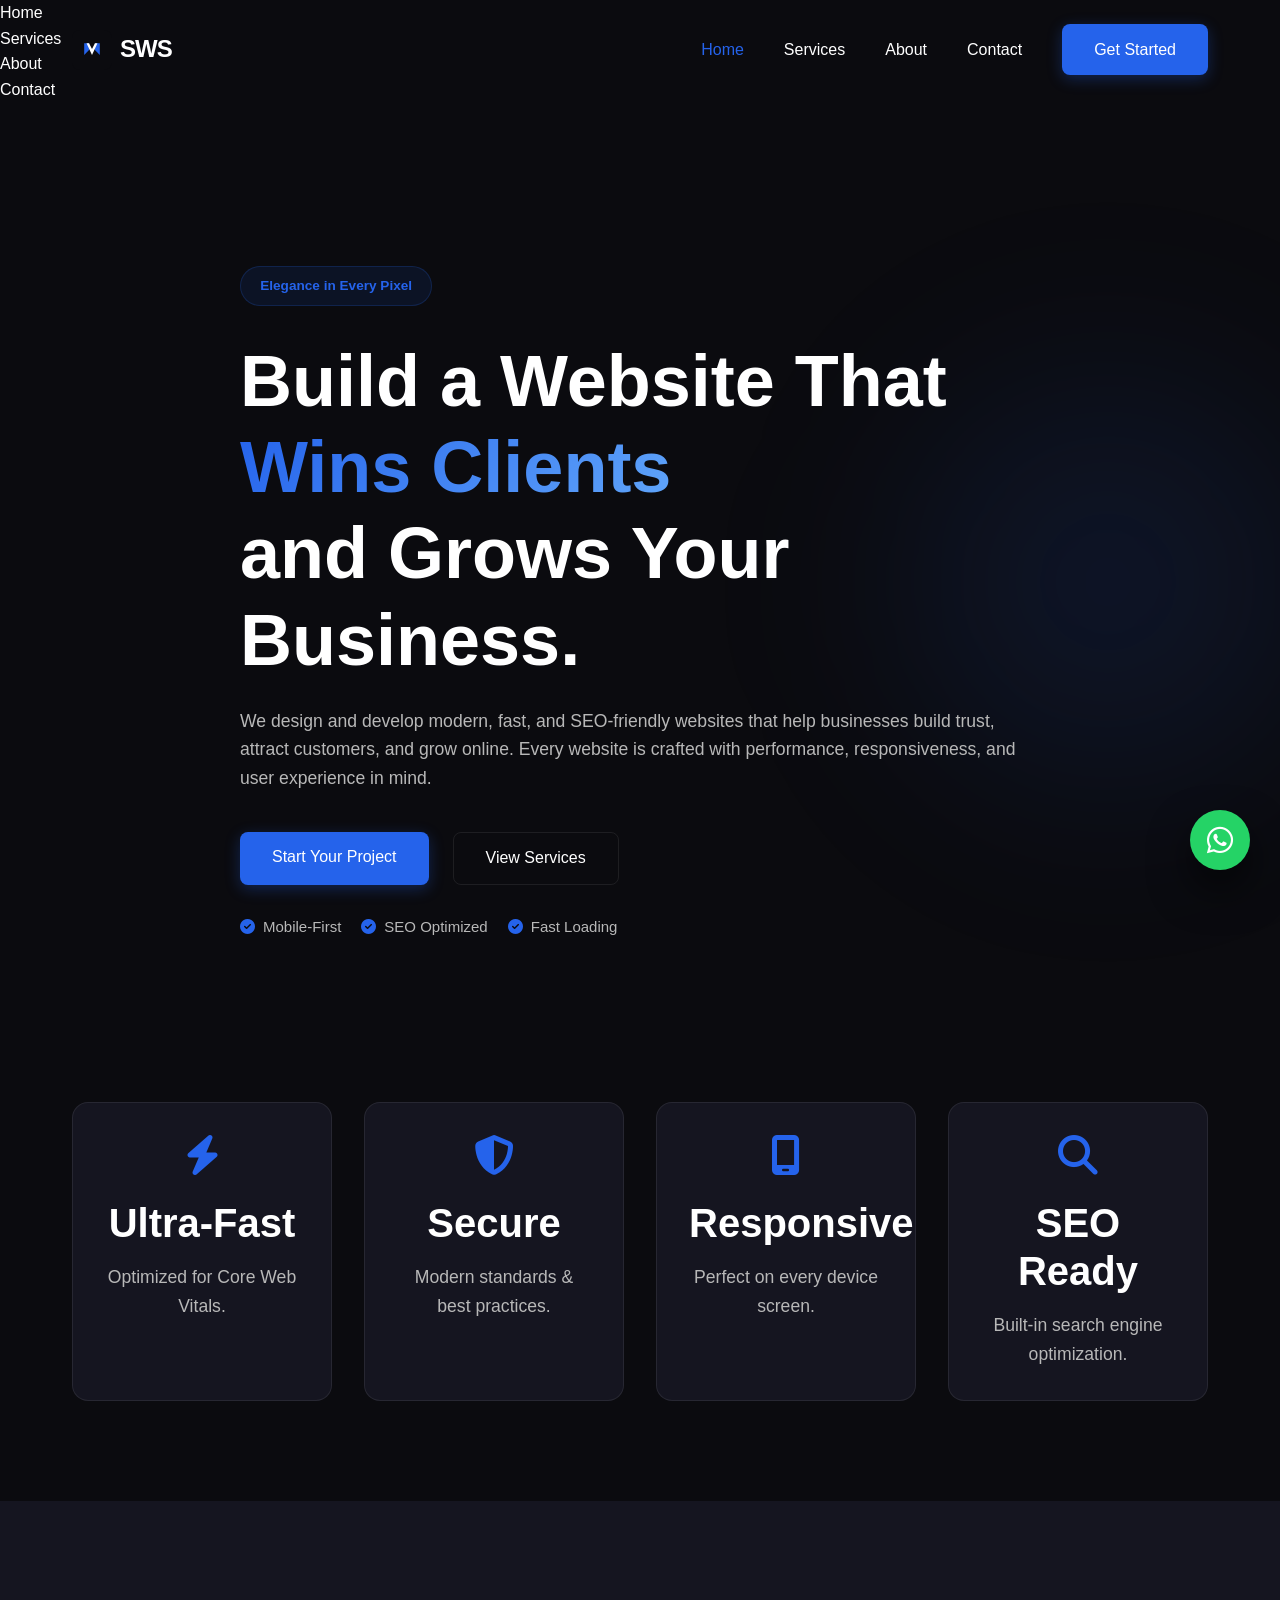
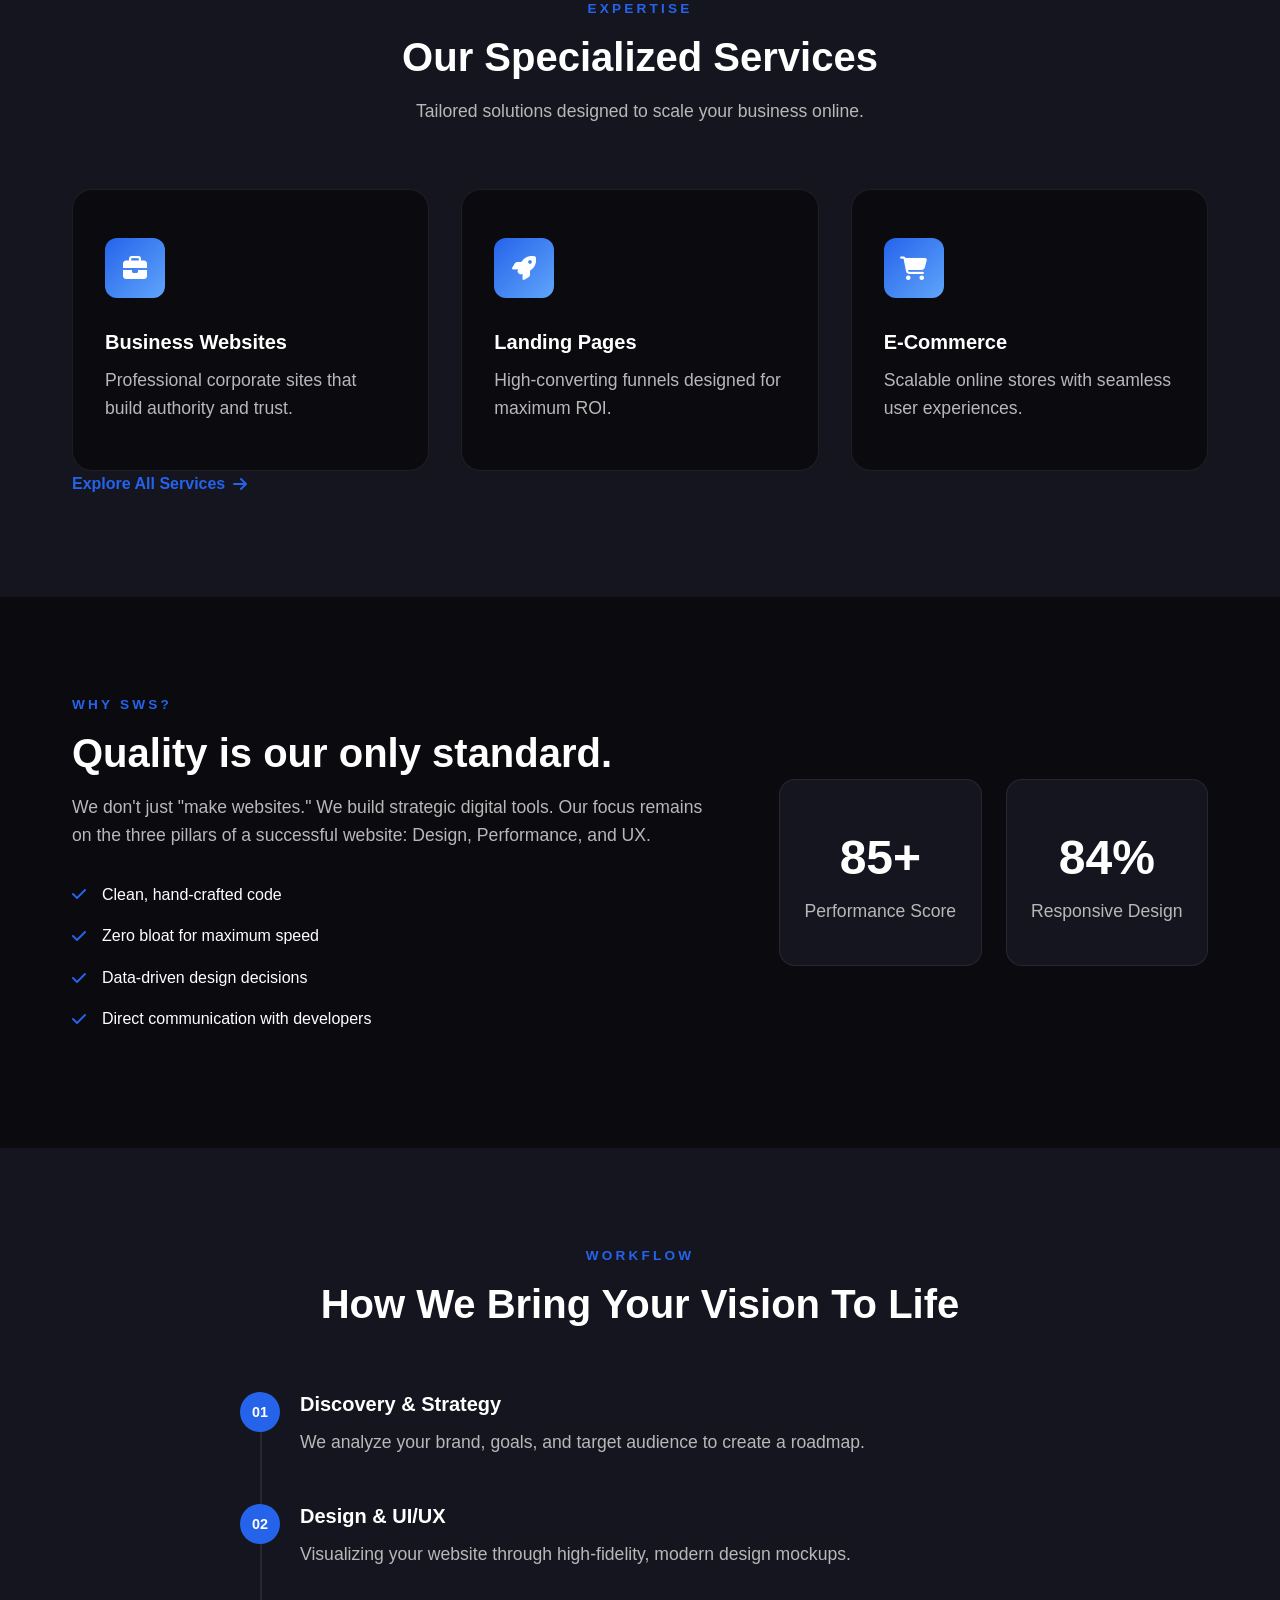
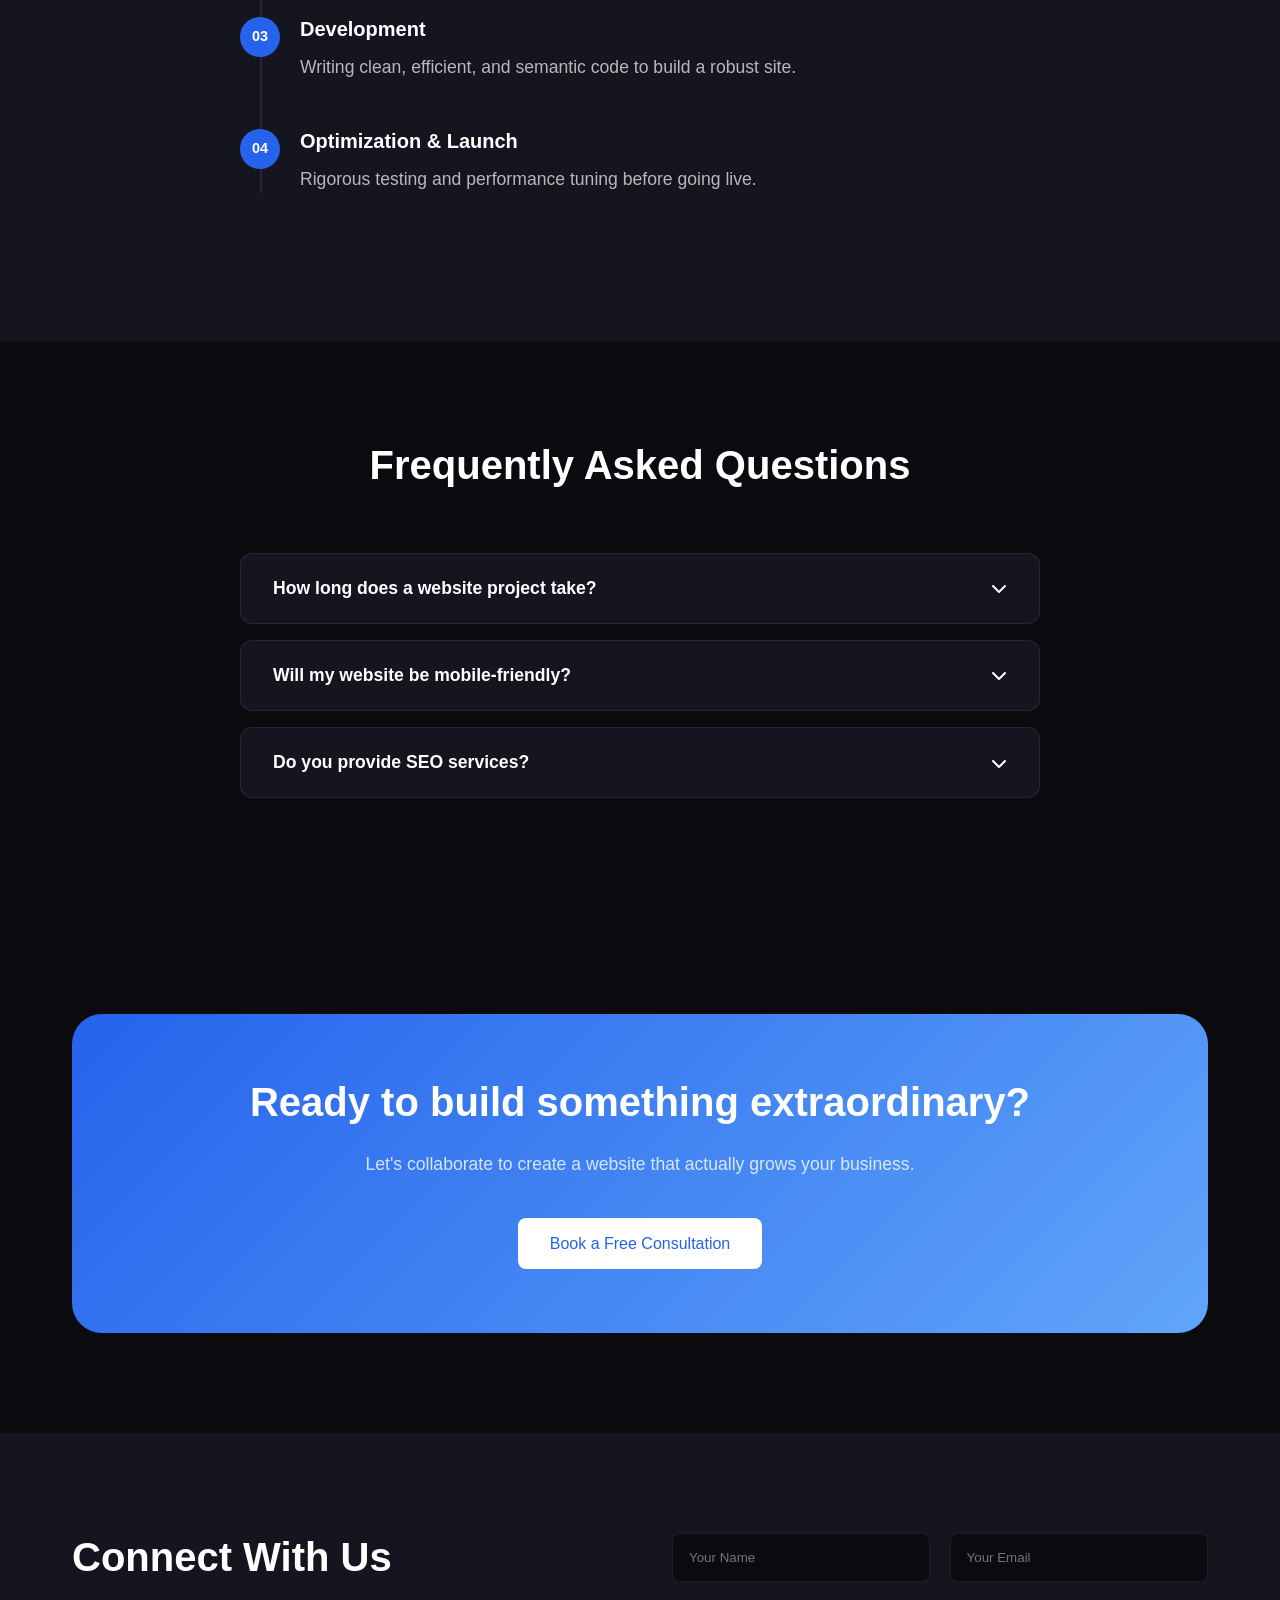
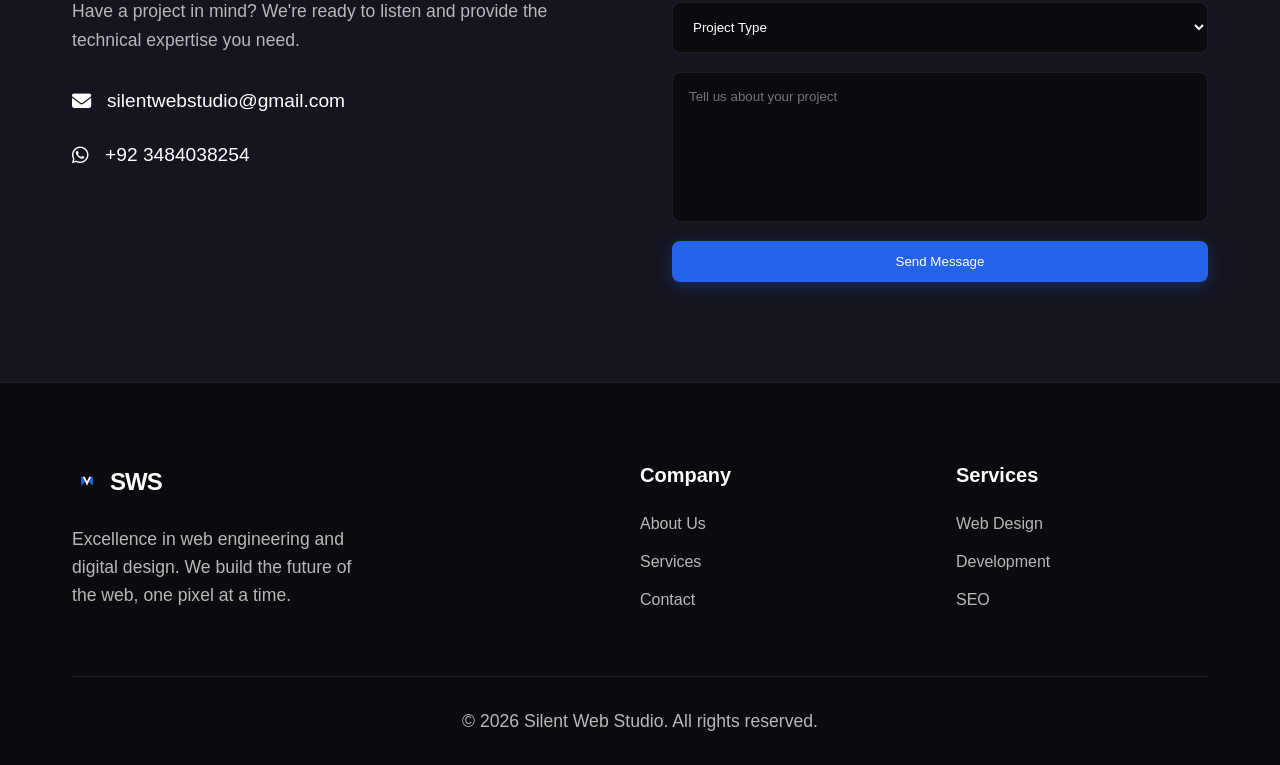
==== commit 9e32e3aa: "Fixed navigation links" ====
--- a/index.html
+++ b/index.html
@@ -103,13 +103,13 @@
     </svg>
     <span class="logo-text">SWS</span>
 </a>
-            <ul class="nav-links">
-                <li><a href="index.html" class="active">Home</a></li>
-                <li><a href="services.html">Services</a></li>
-                <li><a href="about.html">About</a></li>
-                <li><a href="contact.html">Contact</a></li>
-                <li><a href="contact.html" class="btn-primary">Get Started</a></li>
-            </ul>
+           <ul class="nav-links">
+    <li><a href="index.html" class="active">Home</a></li>
+    <li><a href="#services-preview">Services</a></li>
+    <li><a href="#why-choose-us">About</a></li>
+    <li><a href="#contact-home">Contact</a></li>
+    <li><a href="#contact-home" class="btn-primary">Get Started</a></li>
+</ul>
             <div class="mobile-menu-toggle" aria-label="Toggle Menu">
                 <span></span>
                 <span></span>
@@ -120,13 +120,13 @@
 
     <!-- Mobile Menu Overlay -->
     <div class="mobile-menu-overlay">
-        <ul class="mobile-nav-links">
-            <li><a href="index.html">Home</a></li>
-            <li><a href="services.html">Services</a></li>
-            <li><a href="about.html">About</a></li>
-            <li><a href="contact.html">Contact</a></li>
-        </ul>
-    </div>
+    <ul class="mobile-nav-links">
+        <li><a href="index.html">Home</a></li>
+        <li><a href="#services-preview">Services</a></li>
+        <li><a href="#why-choose-us">About</a></li>
+        <li><a href="#contact-home">Contact</a></li>
+    </ul>
+</div>
 
     <main>
         <!-- Hero Section -->
@@ -142,8 +142,8 @@
 We design and develop modern, fast, and SEO-friendly websites that help businesses build trust, attract customers, and grow online. Every website is crafted with performance, responsiveness, and user experience in mind.
 </p>
                  <div class="hero-btns">
-    <a href="contact.html" class="btn-primary">Start Your Project</a>
-    <a href="services.html" class="btn-secondary">View Services</a>
+    <a href="#contact-home" class="btn-primary">Start Your Project</a>
+    <a href="#services-preview" class="btn-secondary">View Services</a>
 </div>
 
 <div class="hero-trust">
@@ -212,7 +212,7 @@
                     </div>
                 </div>
                 <div class="center-btn fade-up">
-                    <a href="services.html" class="btn-text">Explore All Services <i class="fas fa-arrow-right"></i></a>
+                  <a href="#services-preview" class="btn-text">Explore All Services <i class="fas fa-arrow-right"></i></a>
                 </div>
             </div>
         </section>
@@ -328,7 +328,7 @@
                 <div class="cta-card fade-up">
                     <h3>Ready to build something extraordinary?</h3>
                     <p>Let's collaborate to create a website that actually grows your business.</p>
-                    <a href="contact.html" class="btn-primary">Book a Free Consultation</a>
+                    <a href="#contact-home" class="btn-primary">Book a Free Consultation</a>
                 </div>
             </div>
         </section>
@@ -387,21 +387,21 @@
                     <p>Excellence in web engineering and digital design. We build the future of the web, one pixel at a time.</p>
                 </div>
                 <div class="footer-links">
-                    <h4>Company</h4>
-                    <ul>
-                        <li><a href="about.html">About Us</a></li>
-                        <li><a href="services.html">Services</a></li>
-                        <li><a href="contact.html">Contact</a></li>
-                    </ul>
-                </div>
-                <div class="footer-links">
-                    <h4>Services</h4>
-                    <ul>
-                        <li><a href="services.html">Web Design</a></li>
-                        <li><a href="services.html">Development</a></li>
-                        <li><a href="services.html">SEO</a></li>
-                    </ul>
-                </div>
+    <h4>Company</h4>
+    <ul>
+        <li><a href="#why-choose-us">About Us</a></li>
+        <li><a href="#services-preview">Services</a></li>
+        <li><a href="#contact-home">Contact</a></li>
+    </ul>
+</div>
+              <div class="footer-links">
+    <h4>Services</h4>
+    <ul>
+        <li><a href="#services-preview">Web Design</a></li>
+        <li><a href="#services-preview">Development</a></li>
+        <li><a href="#services-preview">SEO</a></li>
+    </ul>
+</div>
             </div>
             <div class="footer-bottom">
                 <p>&copy; <span id="year"></span> Silent Web Studio. All rights reserved.</p>
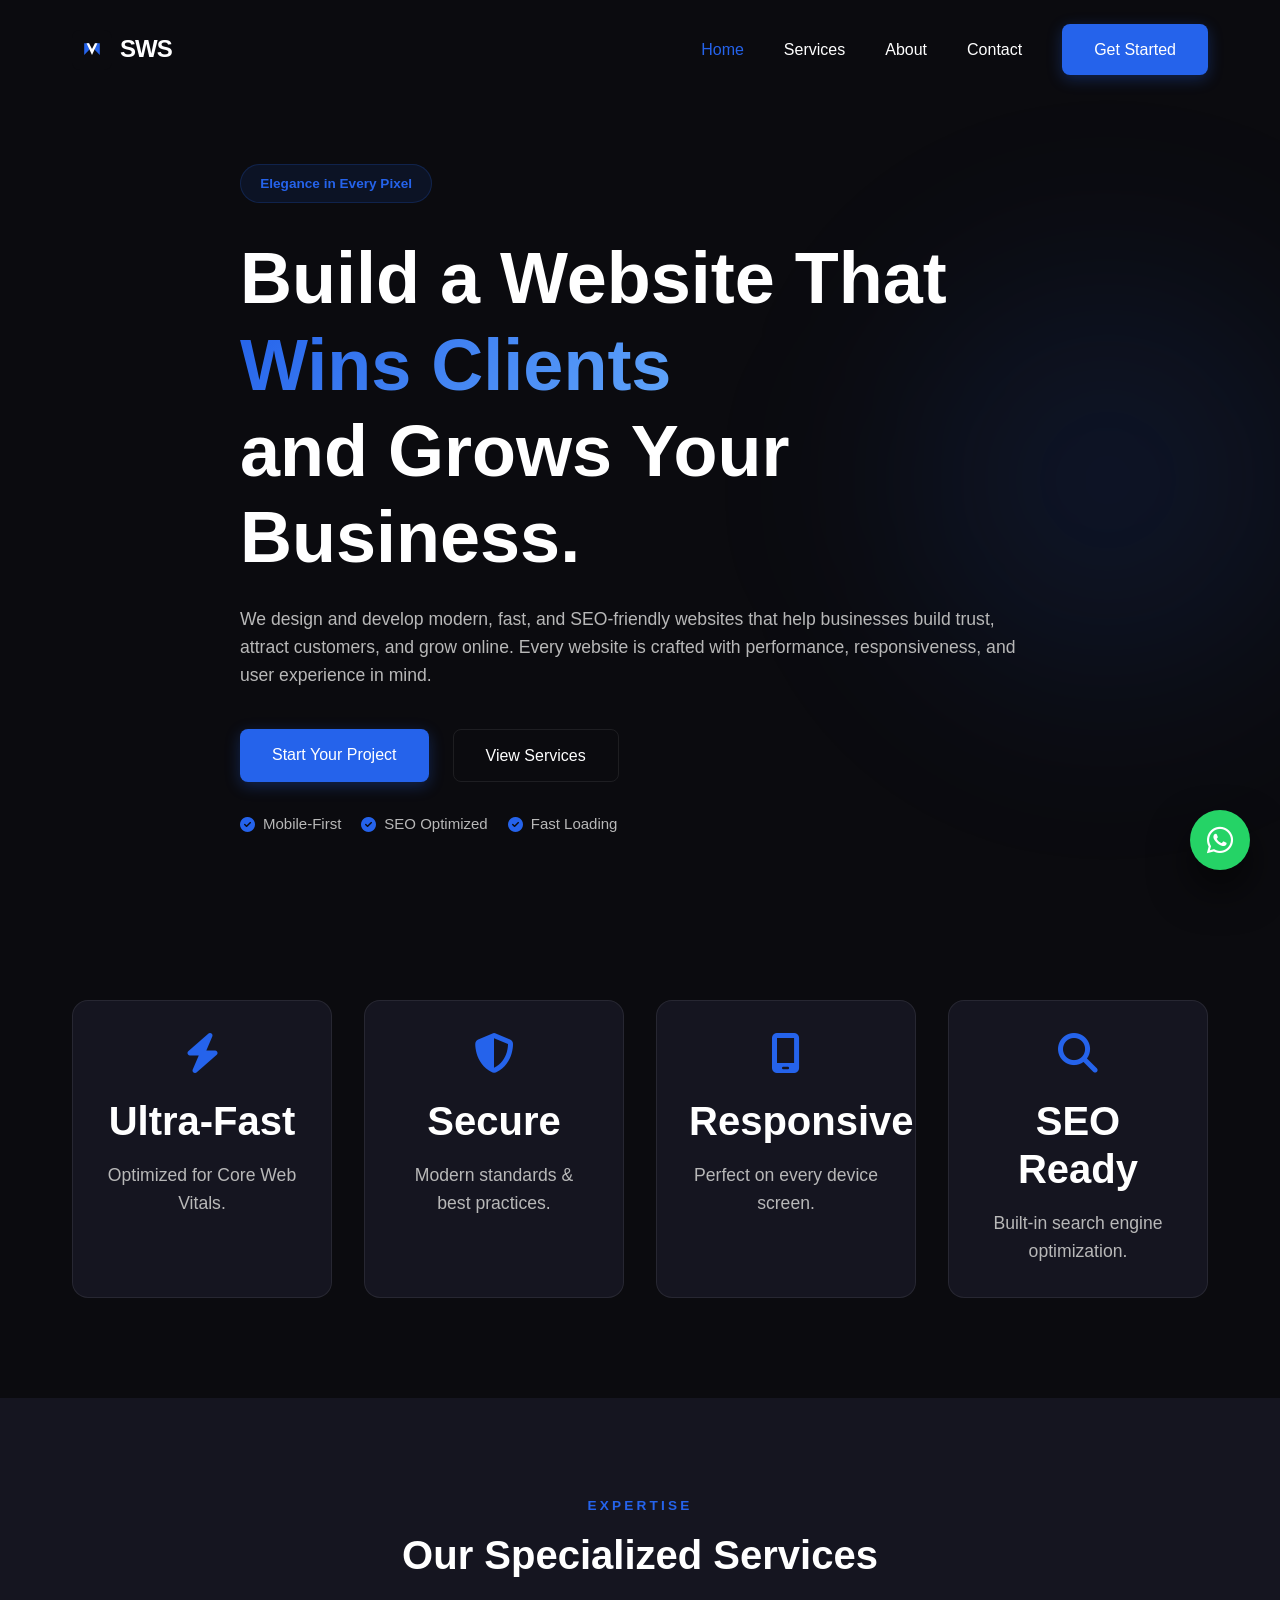
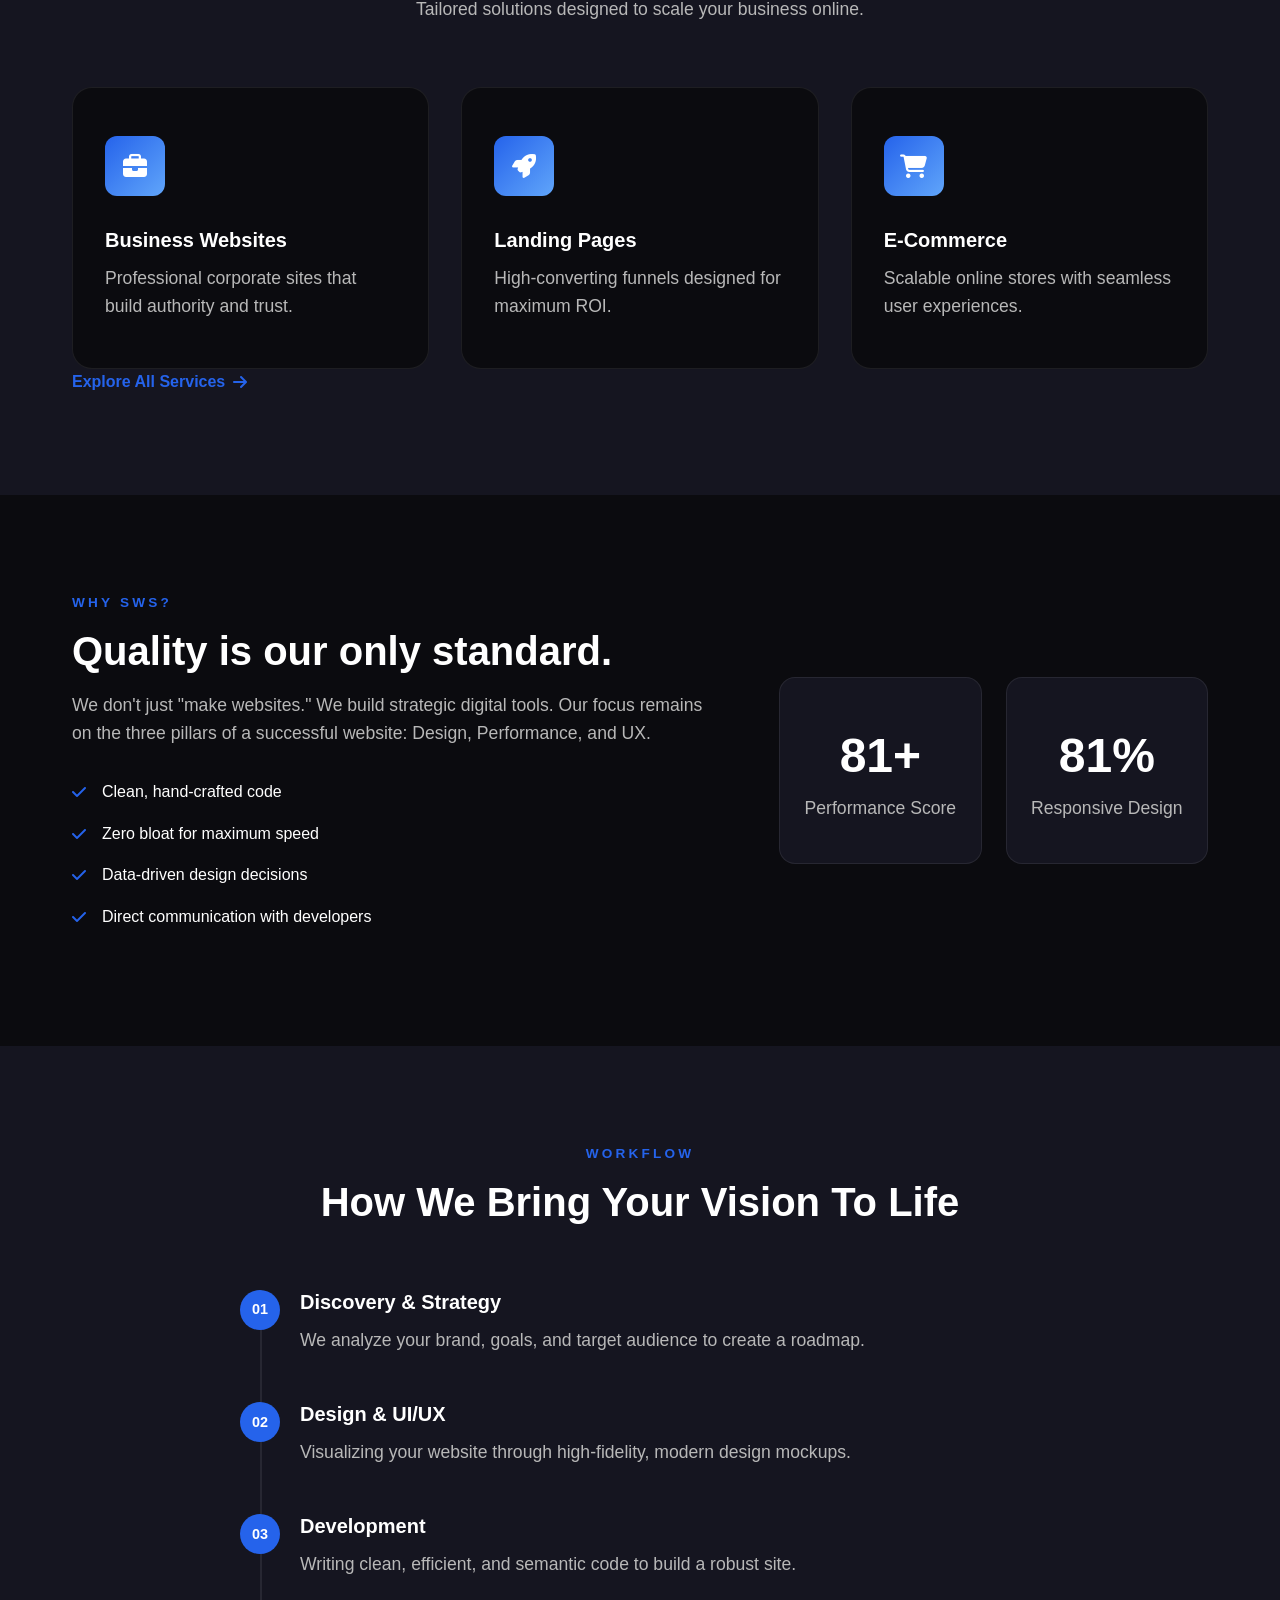
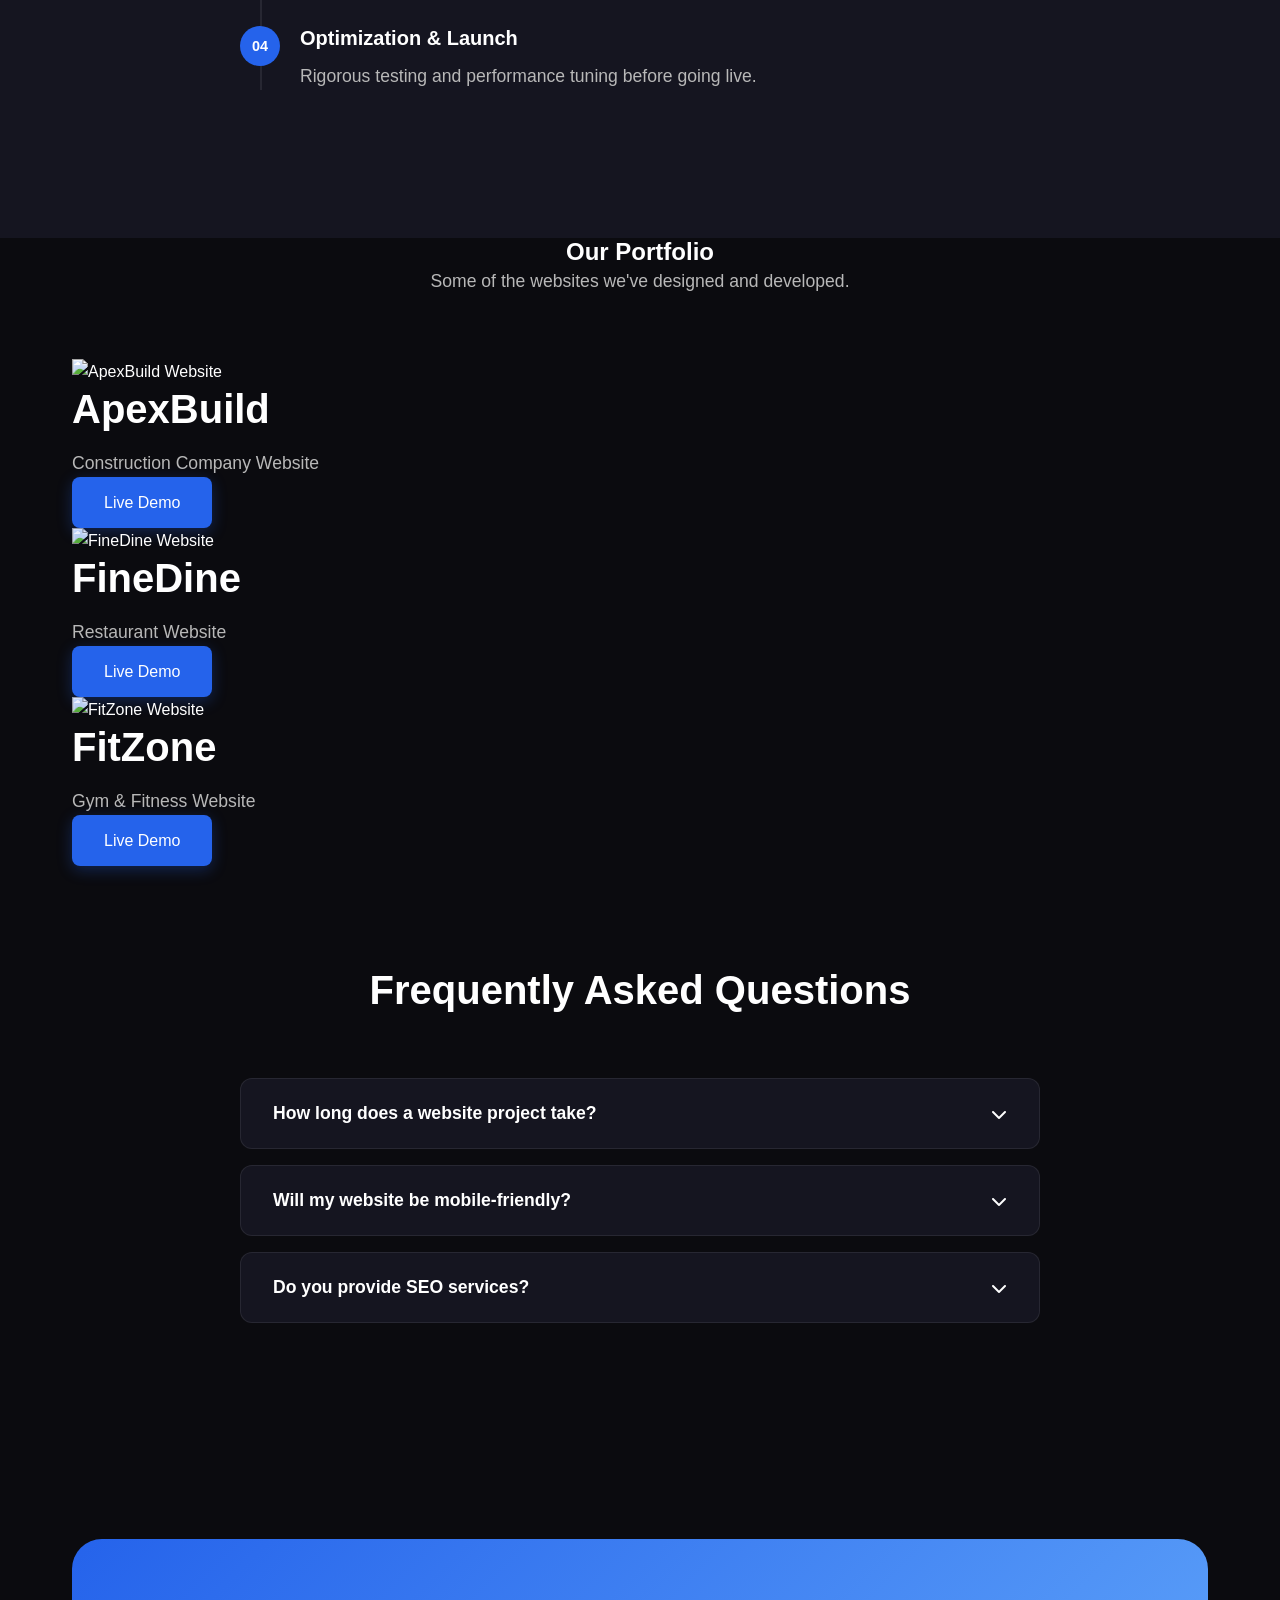
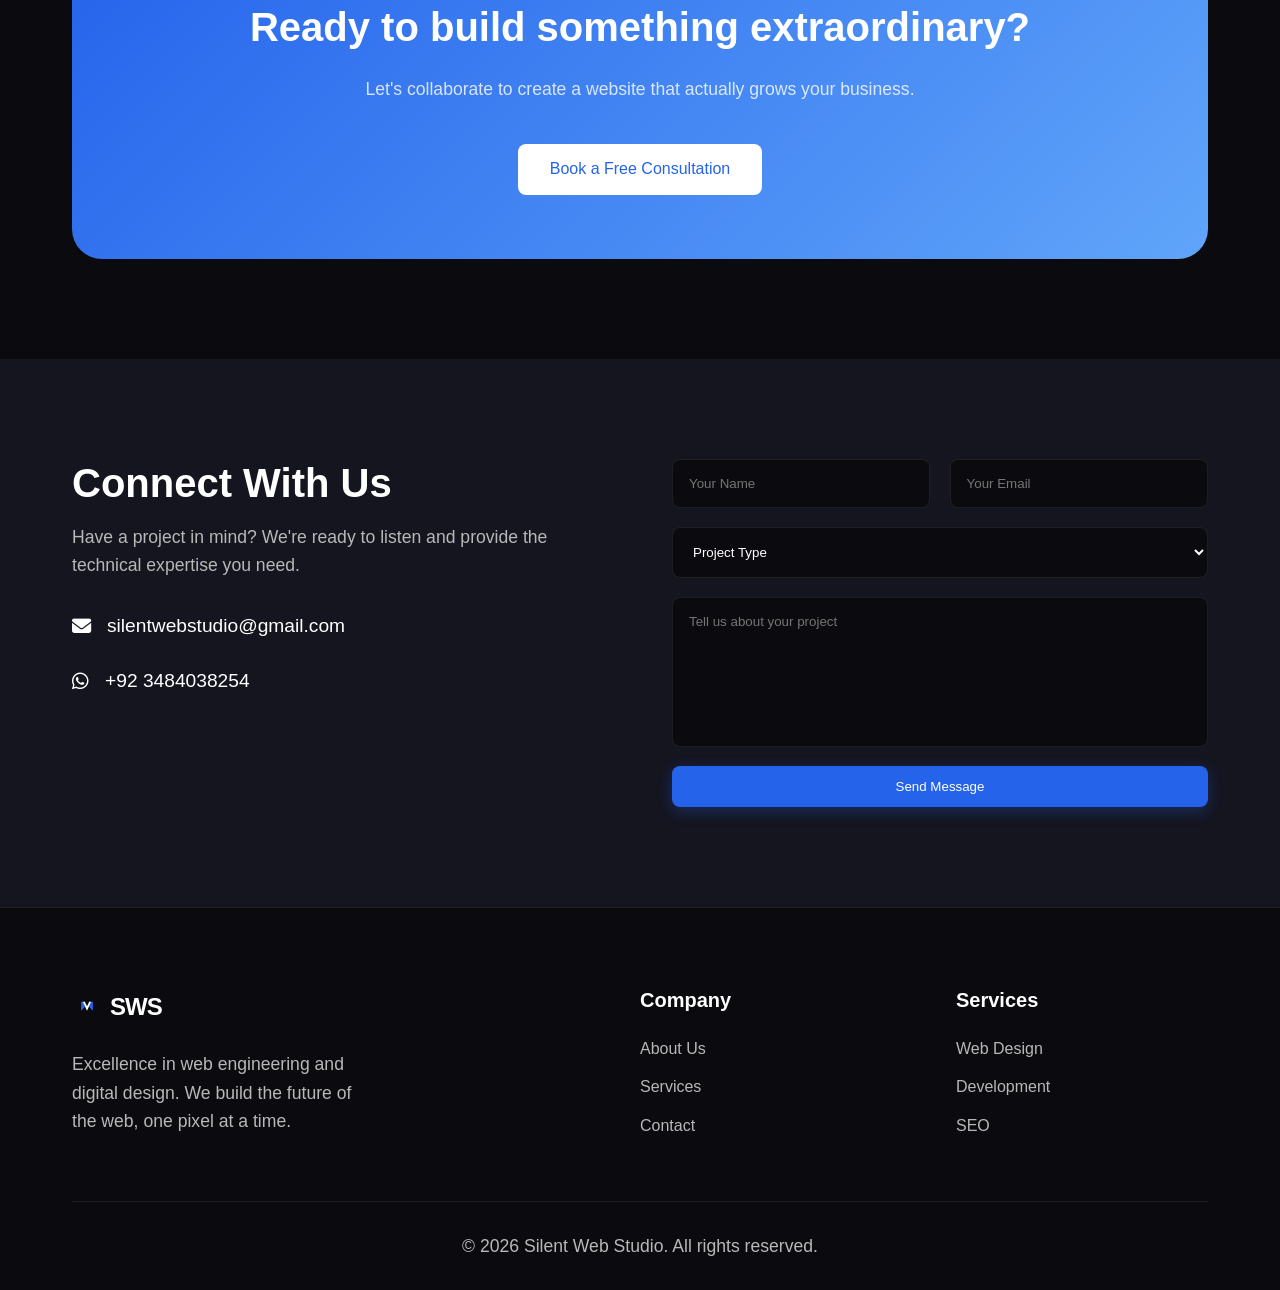
==== commit 8134a16f: "Update index.html" ====
--- a/index.html
+++ b/index.html
@@ -284,6 +284,49 @@
             </div>
         </section>
 
+        <!-- Portfolio Section -->
+<section id="portfolio" class="portfolio section-padding bg-dark">
+    <div class="container">
+
+        <div class="section-header">
+            <h2>Our Portfolio</h2>
+            <p>Some of the websites we've designed and developed.</p>
+        </div>
+
+        <div class="portfolio-grid">
+
+            <div class="portfolio-card">
+                <img src="images/apexbuild.jpg" alt="ApexBuild Website">
+                <h3>ApexBuild</h3>
+                <p>Construction Company Website</p>
+                <a href="https://silentwebstudio.github.io/apexbuild-website/" target="_blank" class="btn btn-primary">
+                    Live Demo
+                </a>
+            </div>
+
+            <div class="portfolio-card">
+                <img src="images/finedine.jpg" alt="FineDine Website">
+                <h3>FineDine</h3>
+                <p>Restaurant Website</p>
+                <a href="https://silentwebstudio.github.io/finedine-website/" target="_blank" class="btn btn-primary">
+                    Live Demo
+                </a>
+            </div>
+
+            <div class="portfolio-card">
+                <img src="images/fitzone.jpg" alt="FitZone Website">
+                <h3>FitZone</h3>
+                <p>Gym & Fitness Website</p>
+                <a href="https://silentwebstudio.github.io/fitzone-website/" target="_blank" class="btn btn-primary">
+                    Live Demo
+                </a>
+            </div>
+
+        </div>
+
+    </div>
+</section>
+
         <!-- FAQ Section -->
         <section id="faq" class="section">
             <div class="container">
--- a/style.css
+++ b/style.css
@@ -664,3 +664,18 @@
 .hero-trust i{
     color:#2563EB;
 }
+
+/* Mobile Menu Fix */
+.mobile-menu-overlay {
+    display: none !important;
+}
+
+.mobile-menu-overlay.active {
+    display: flex !important;
+}
+
+@media (min-width: 769px) {
+    .mobile-menu-overlay {
+        display: none !important;
+    }
+}
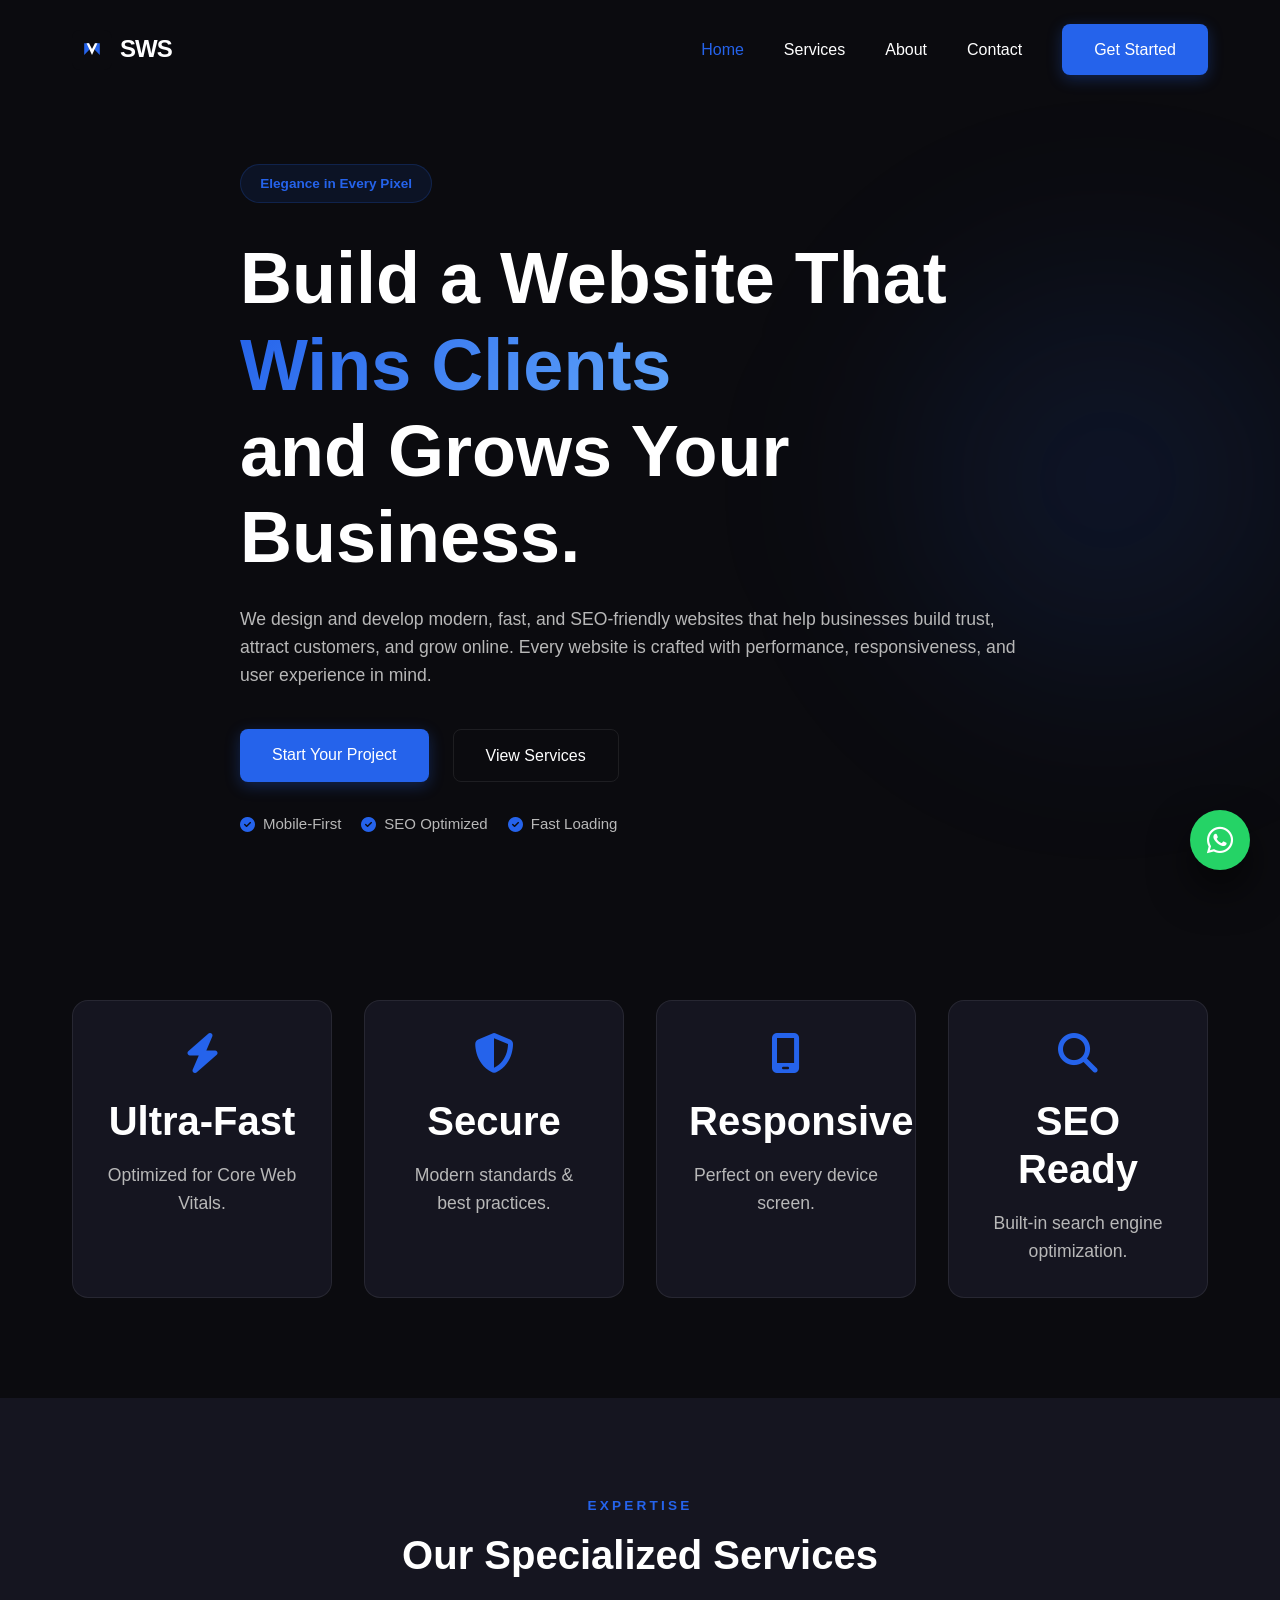
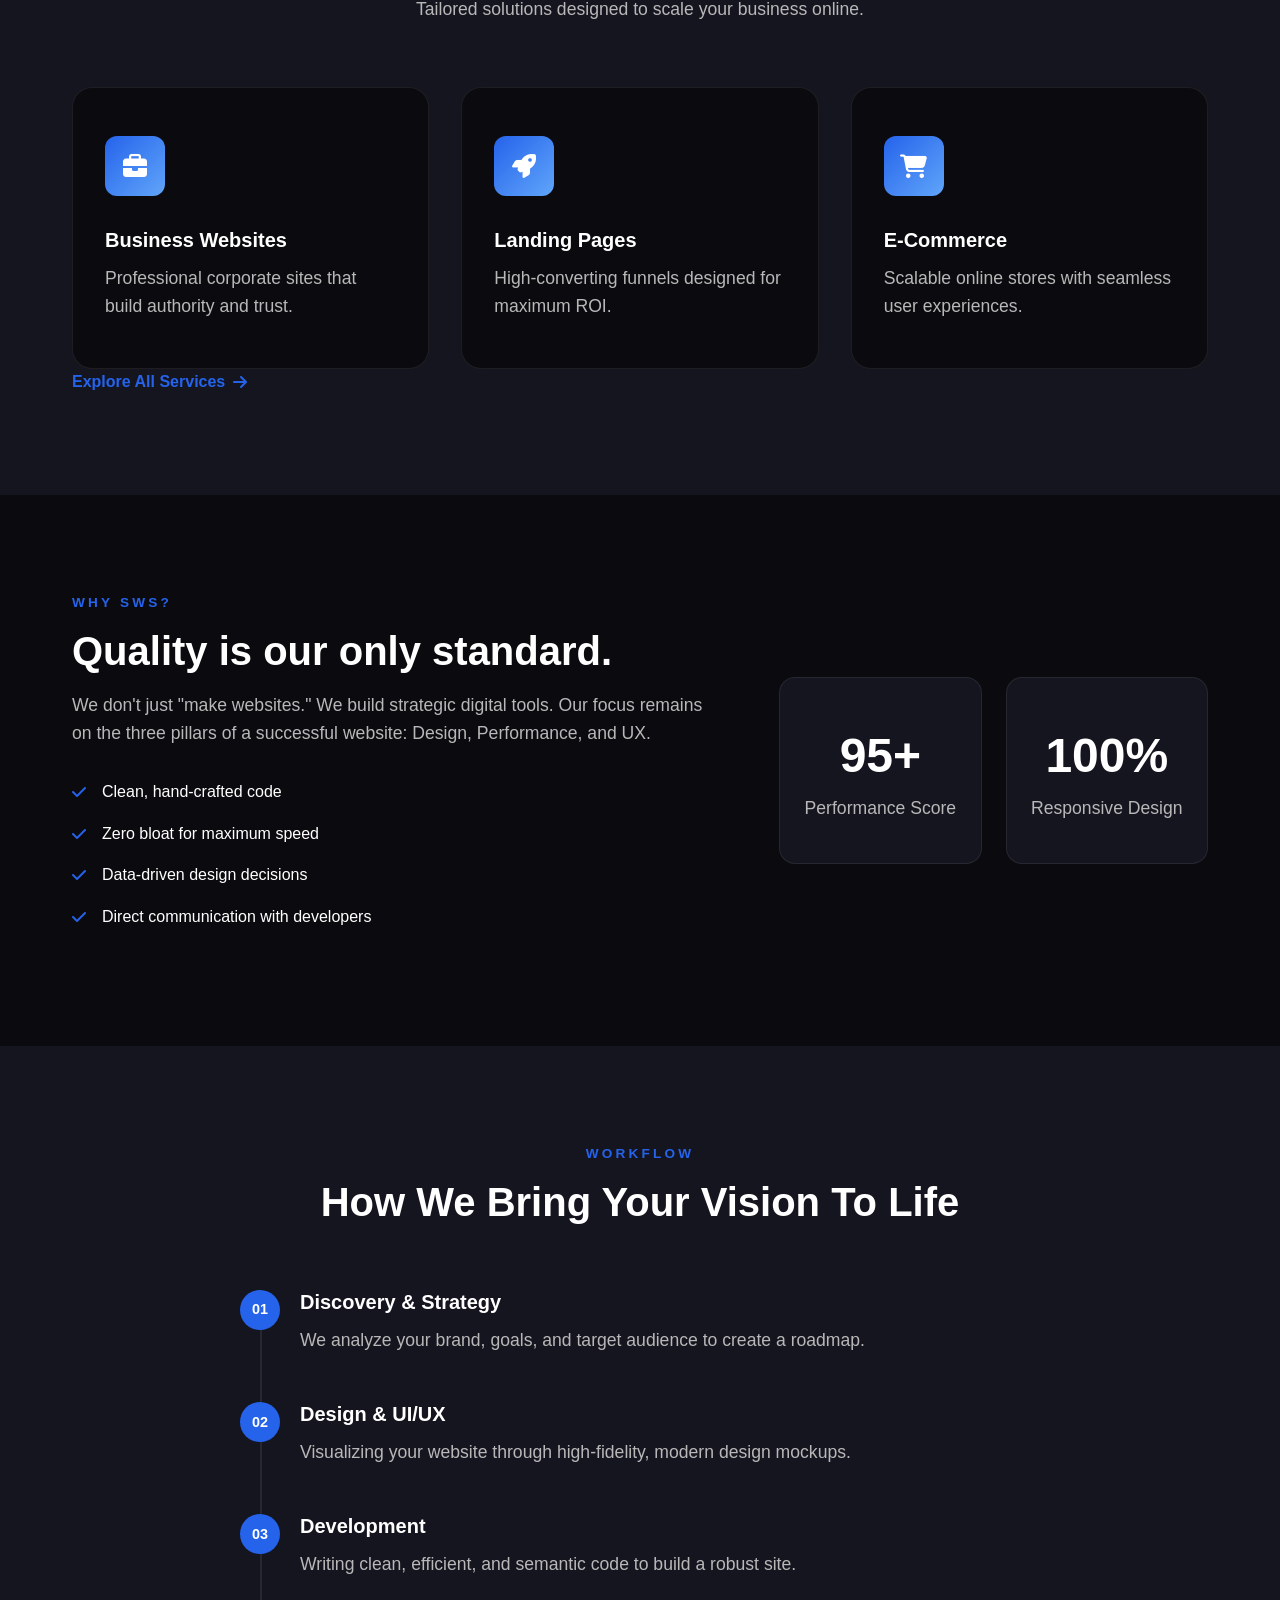
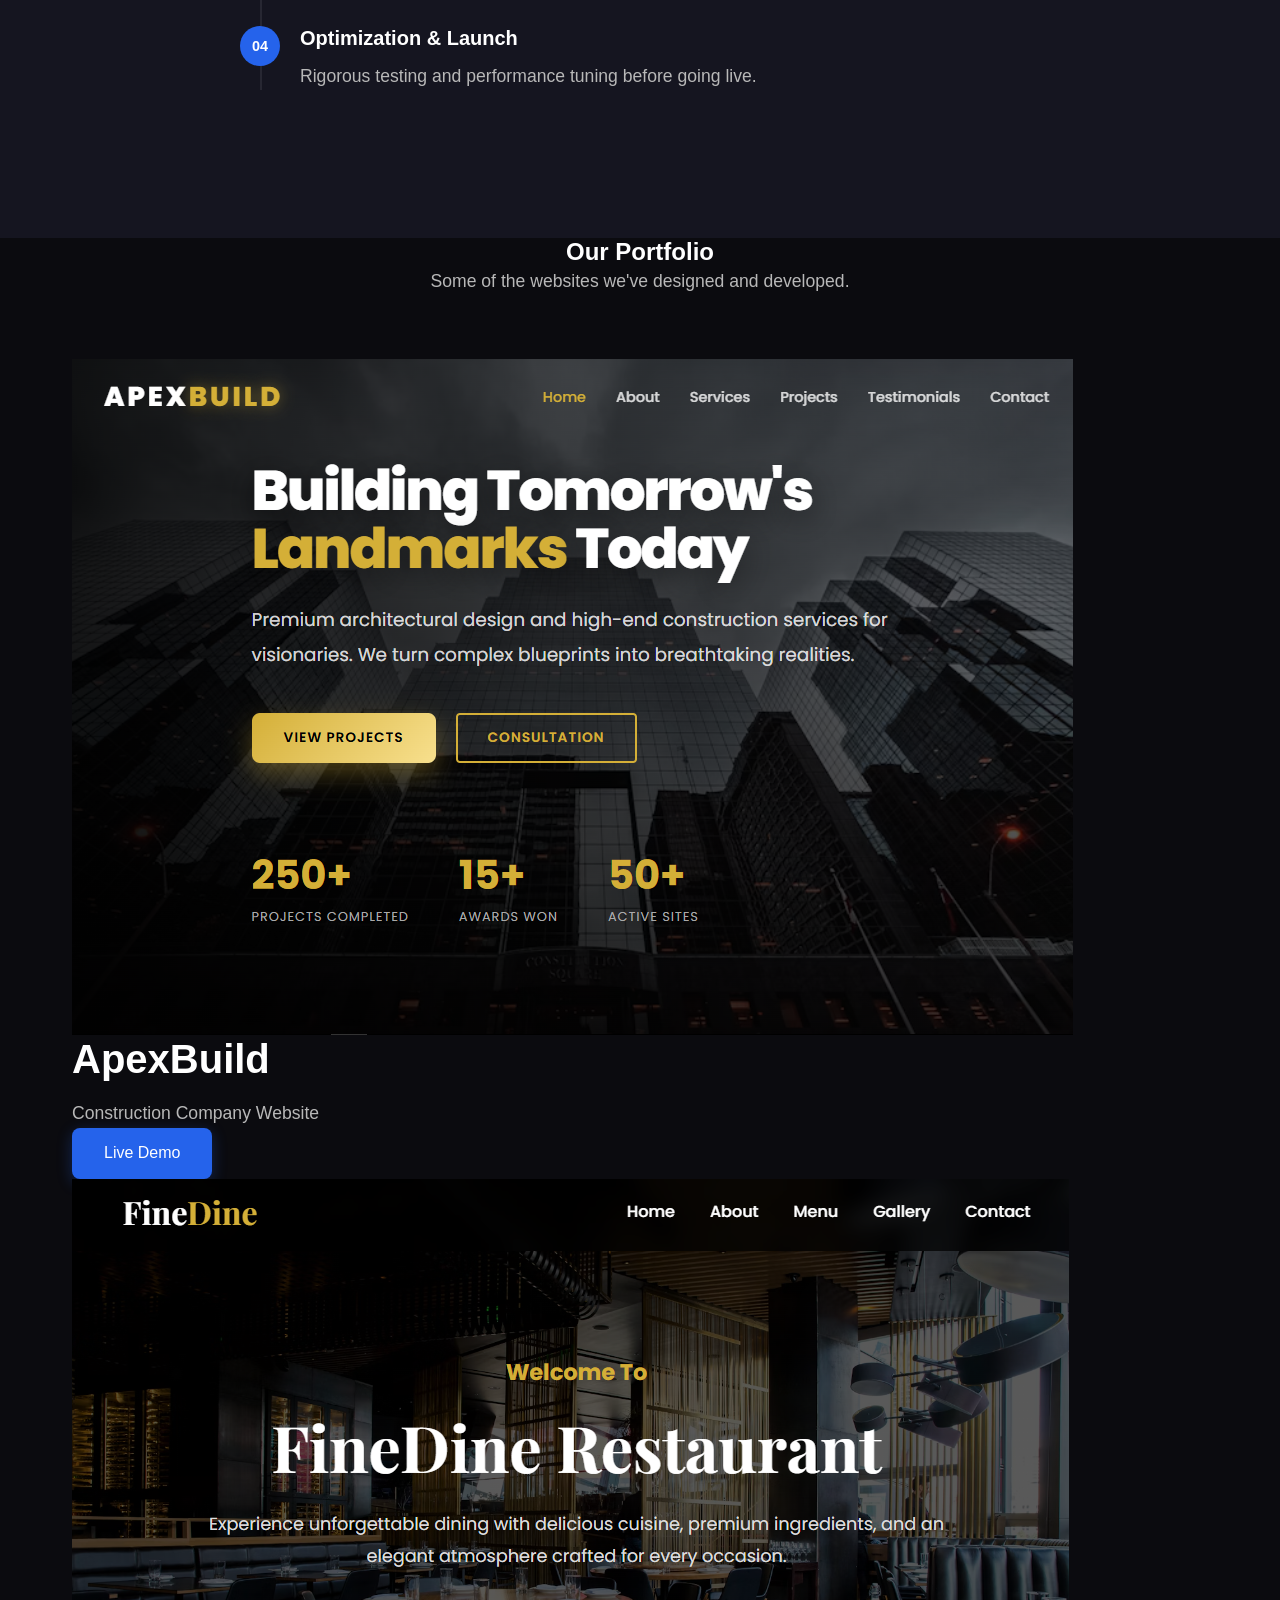
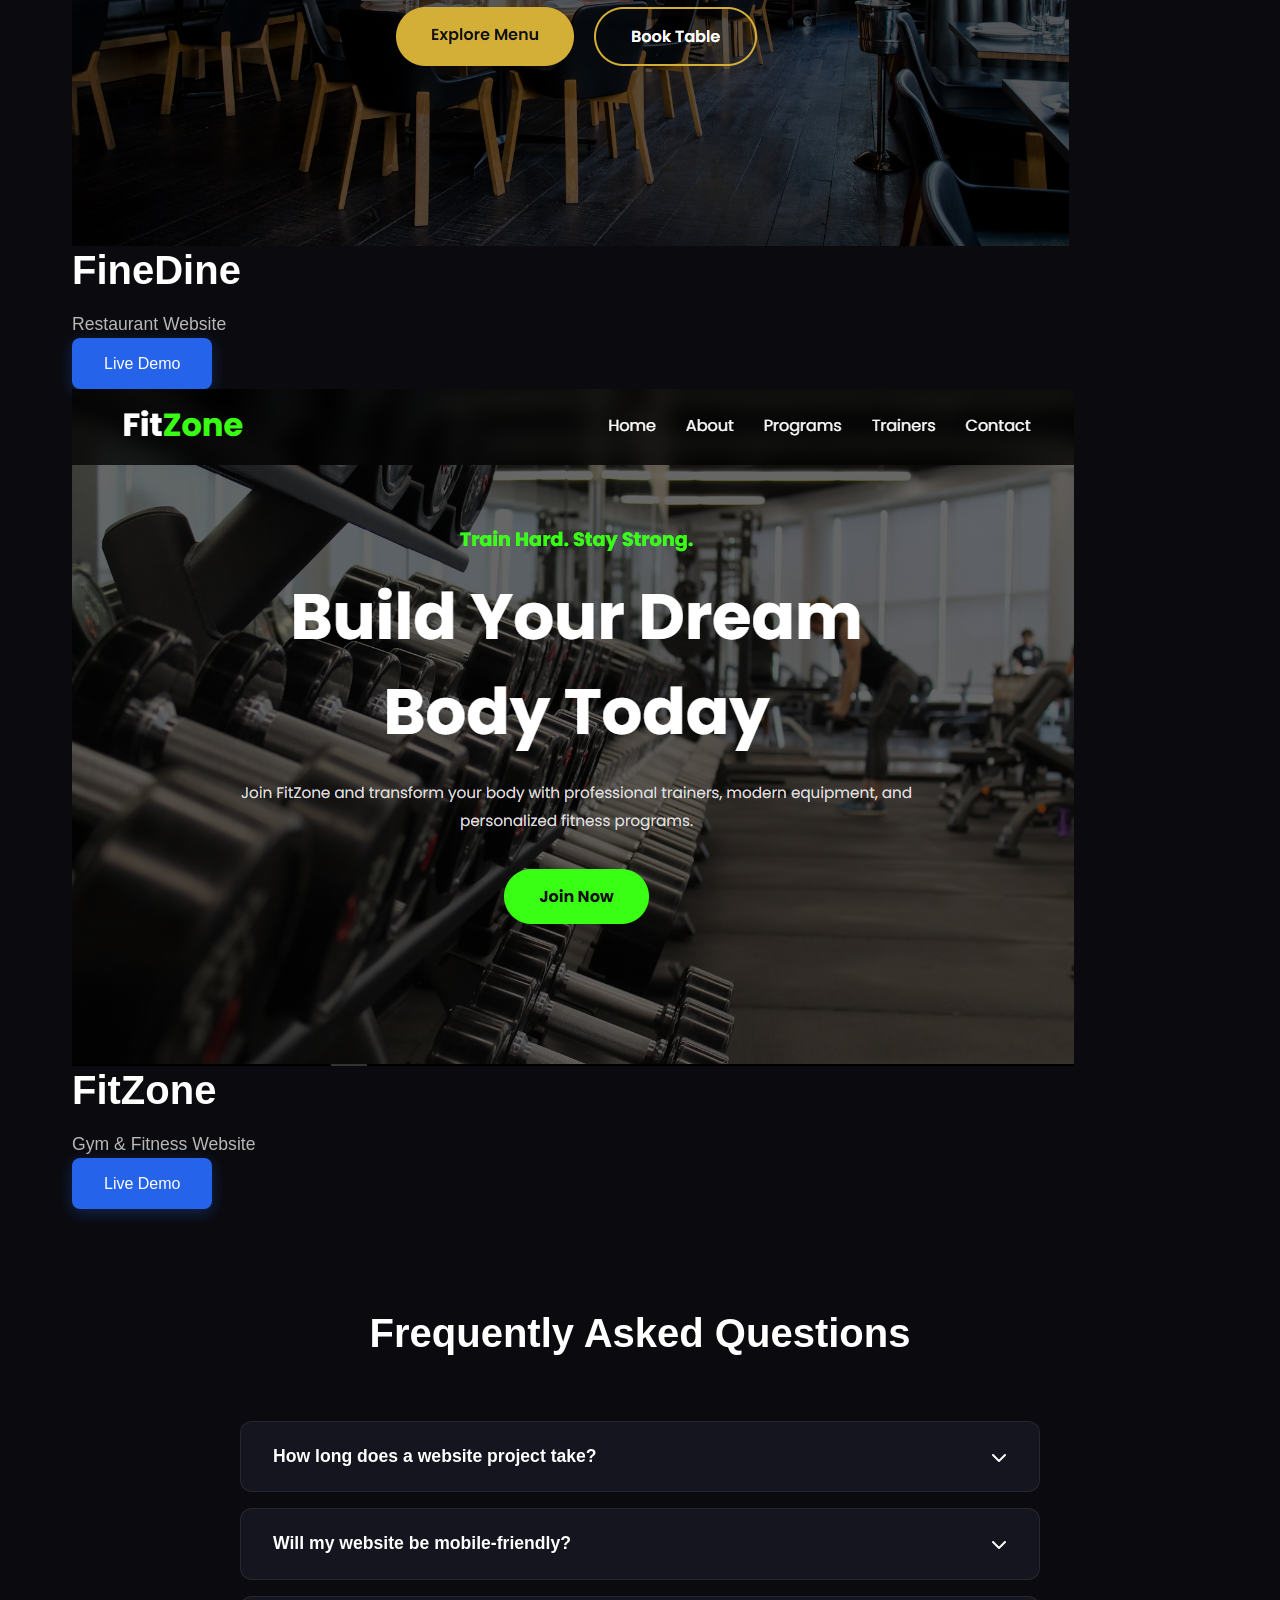
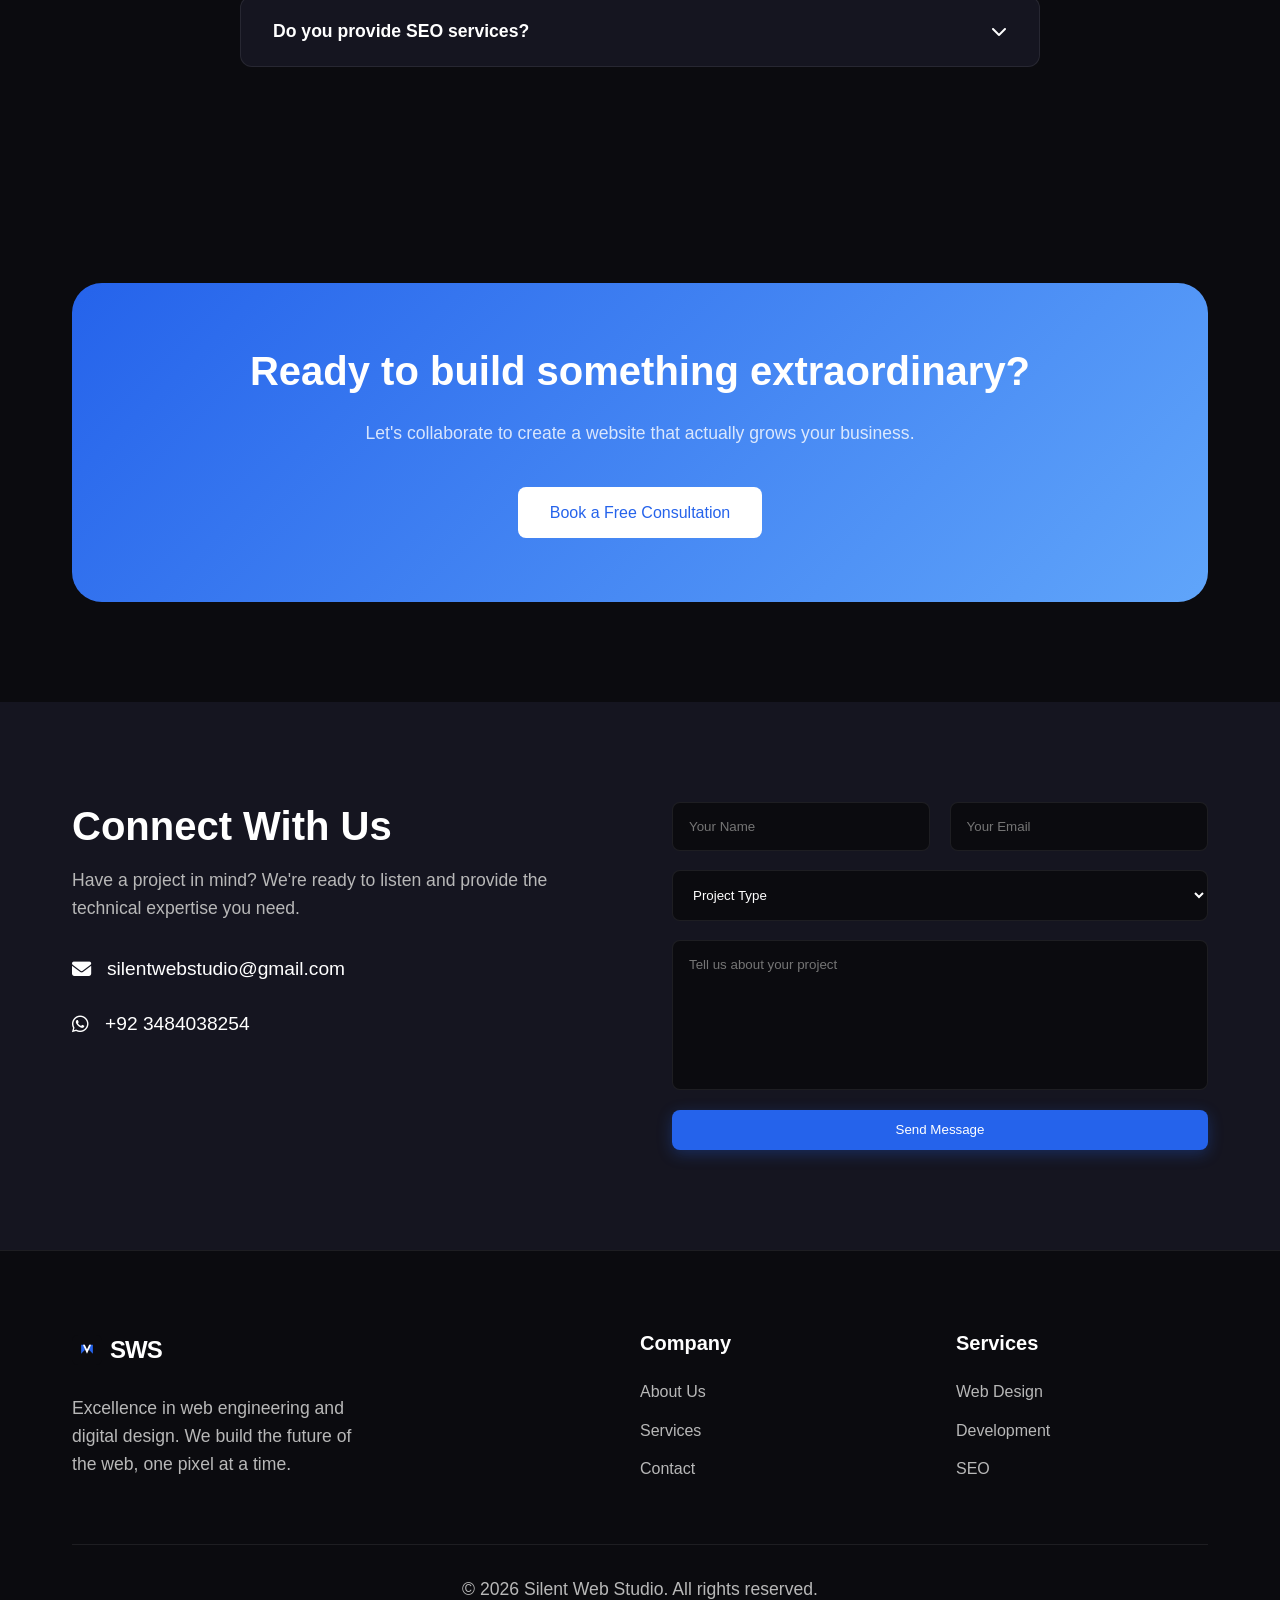
==== commit ac3ebb8e: "Update index.html" ====
--- a/index.html
+++ b/index.html
@@ -296,7 +296,7 @@
         <div class="portfolio-grid">
 
             <div class="portfolio-card">
-                <img src="images/apexbuild.jpg" alt="ApexBuild Website">
+                <img src="images/apexbuild.jpg.png" alt="ApexBuild Website">
                 <h3>ApexBuild</h3>
                 <p>Construction Company Website</p>
                 <a href="https://silentwebstudio.github.io/apexbuild-website/" target="_blank" class="btn btn-primary">
@@ -305,7 +305,7 @@
             </div>
 
             <div class="portfolio-card">
-                <img src="images/finedine.jpg" alt="FineDine Website">
+                <img src="images/finedine.jpg.png" alt="FineDine Website">
                 <h3>FineDine</h3>
                 <p>Restaurant Website</p>
                 <a href="https://silentwebstudio.github.io/finedine-website/" target="_blank" class="btn btn-primary">
@@ -314,7 +314,7 @@
             </div>
 
             <div class="portfolio-card">
-                <img src="images/fitzone.jpg" alt="FitZone Website">
+                <img src="images/fitzone.jpg.png" alt="FitZone Website">
                 <h3>FitZone</h3>
                 <p>Gym & Fitness Website</p>
                 <a href="https://silentwebstudio.github.io/fitzone-website/" target="_blank" class="btn btn-primary">
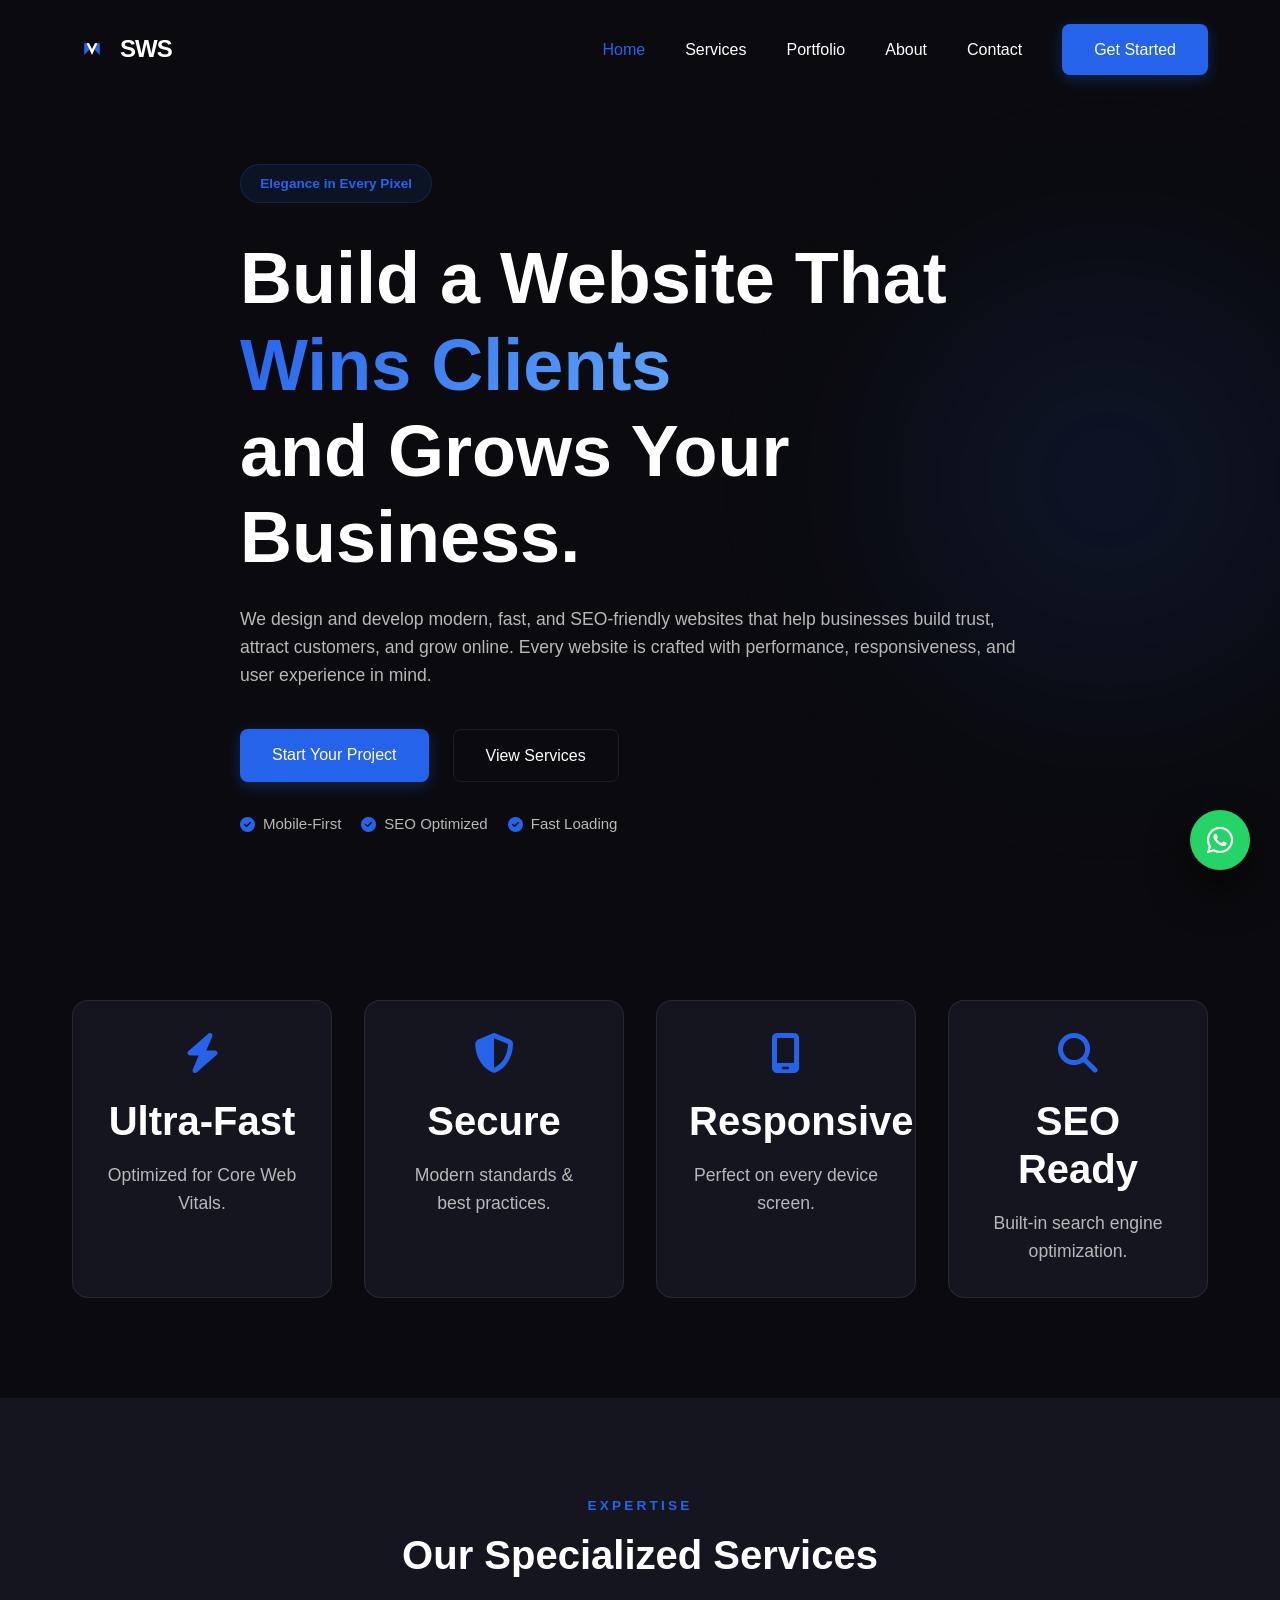
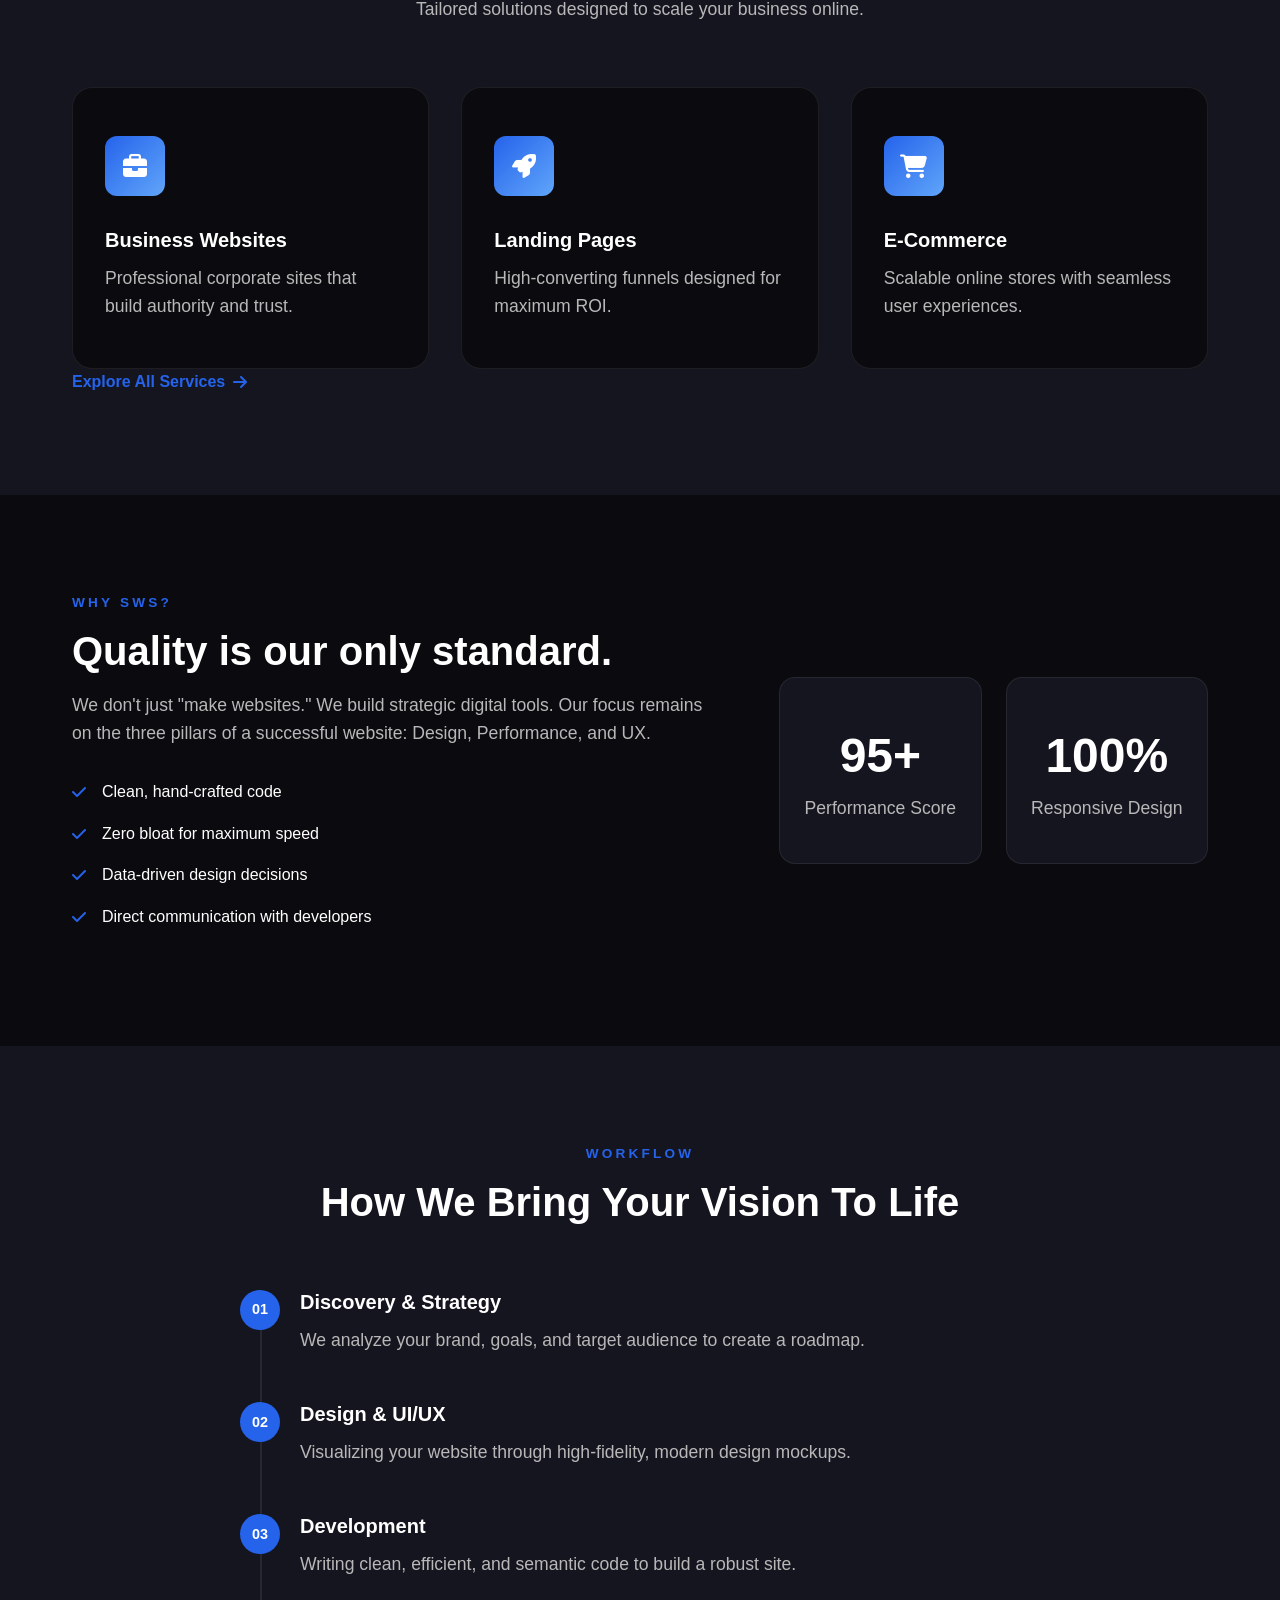
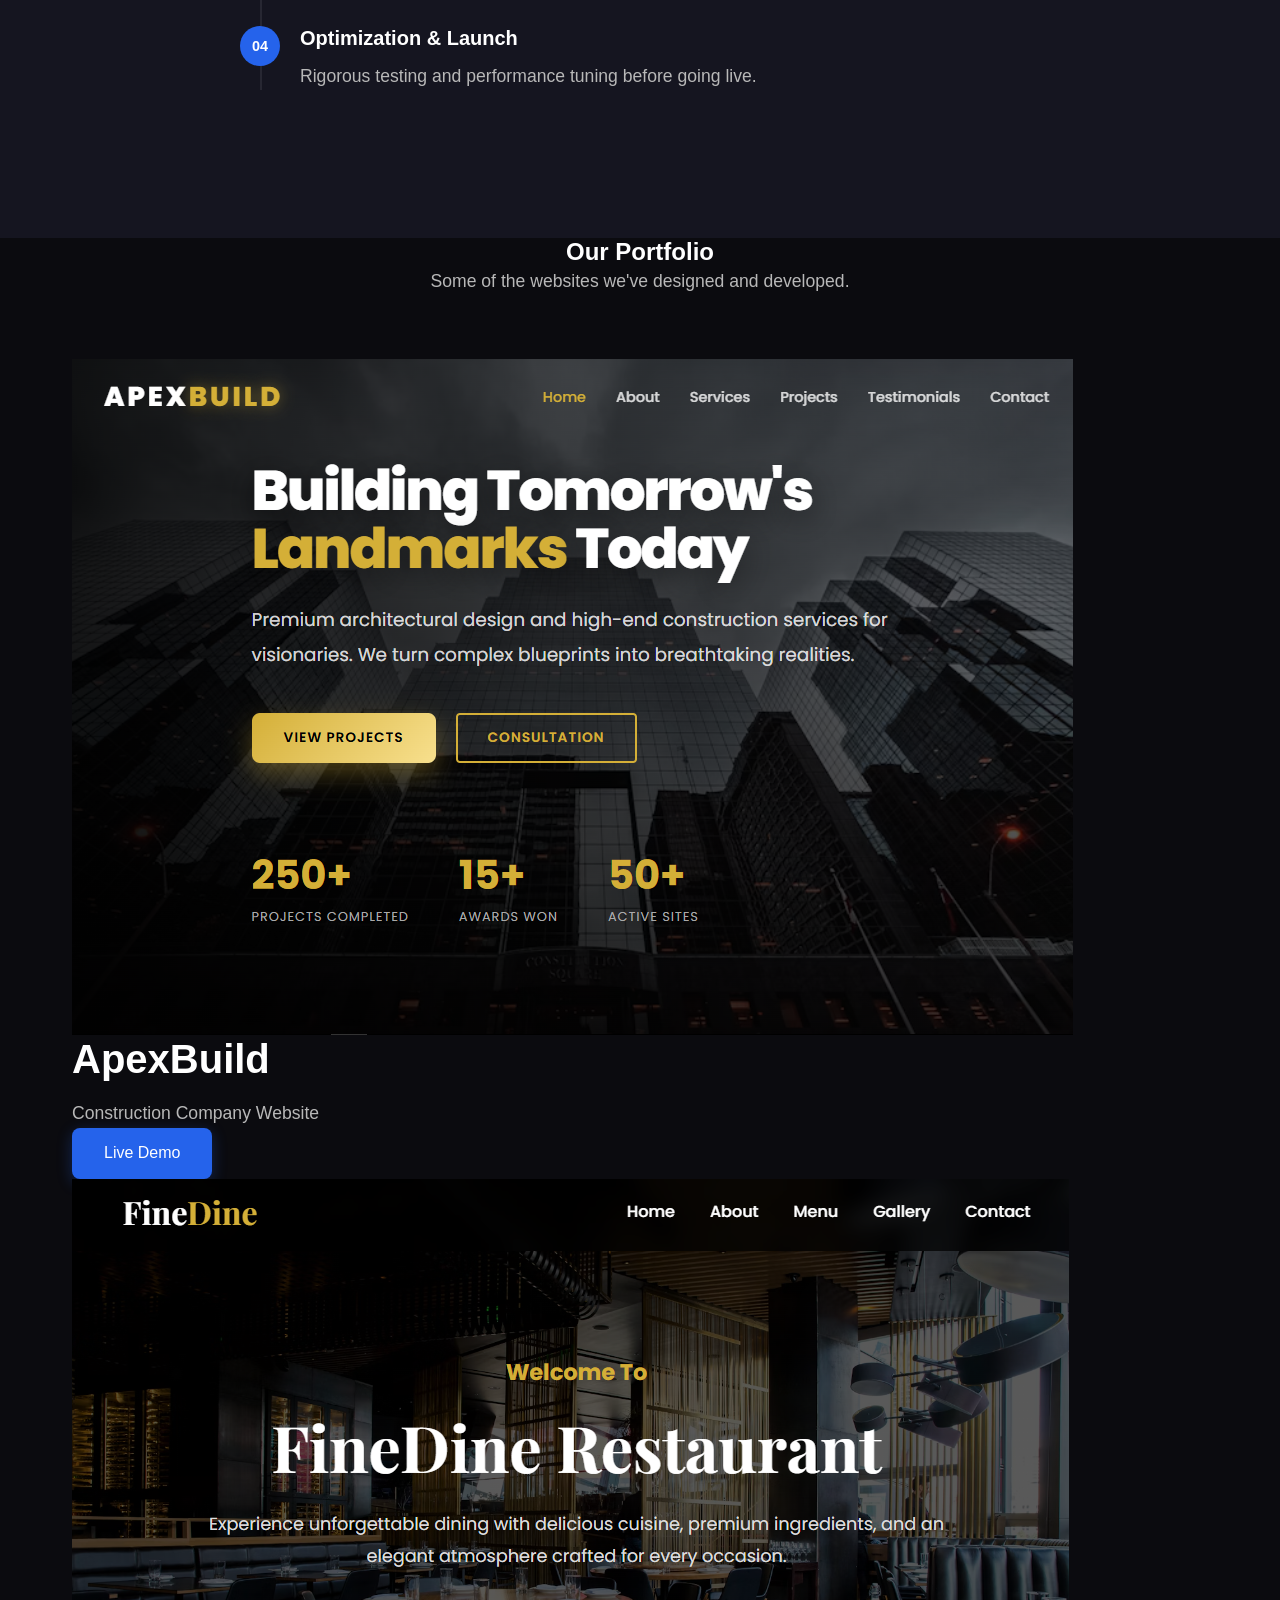
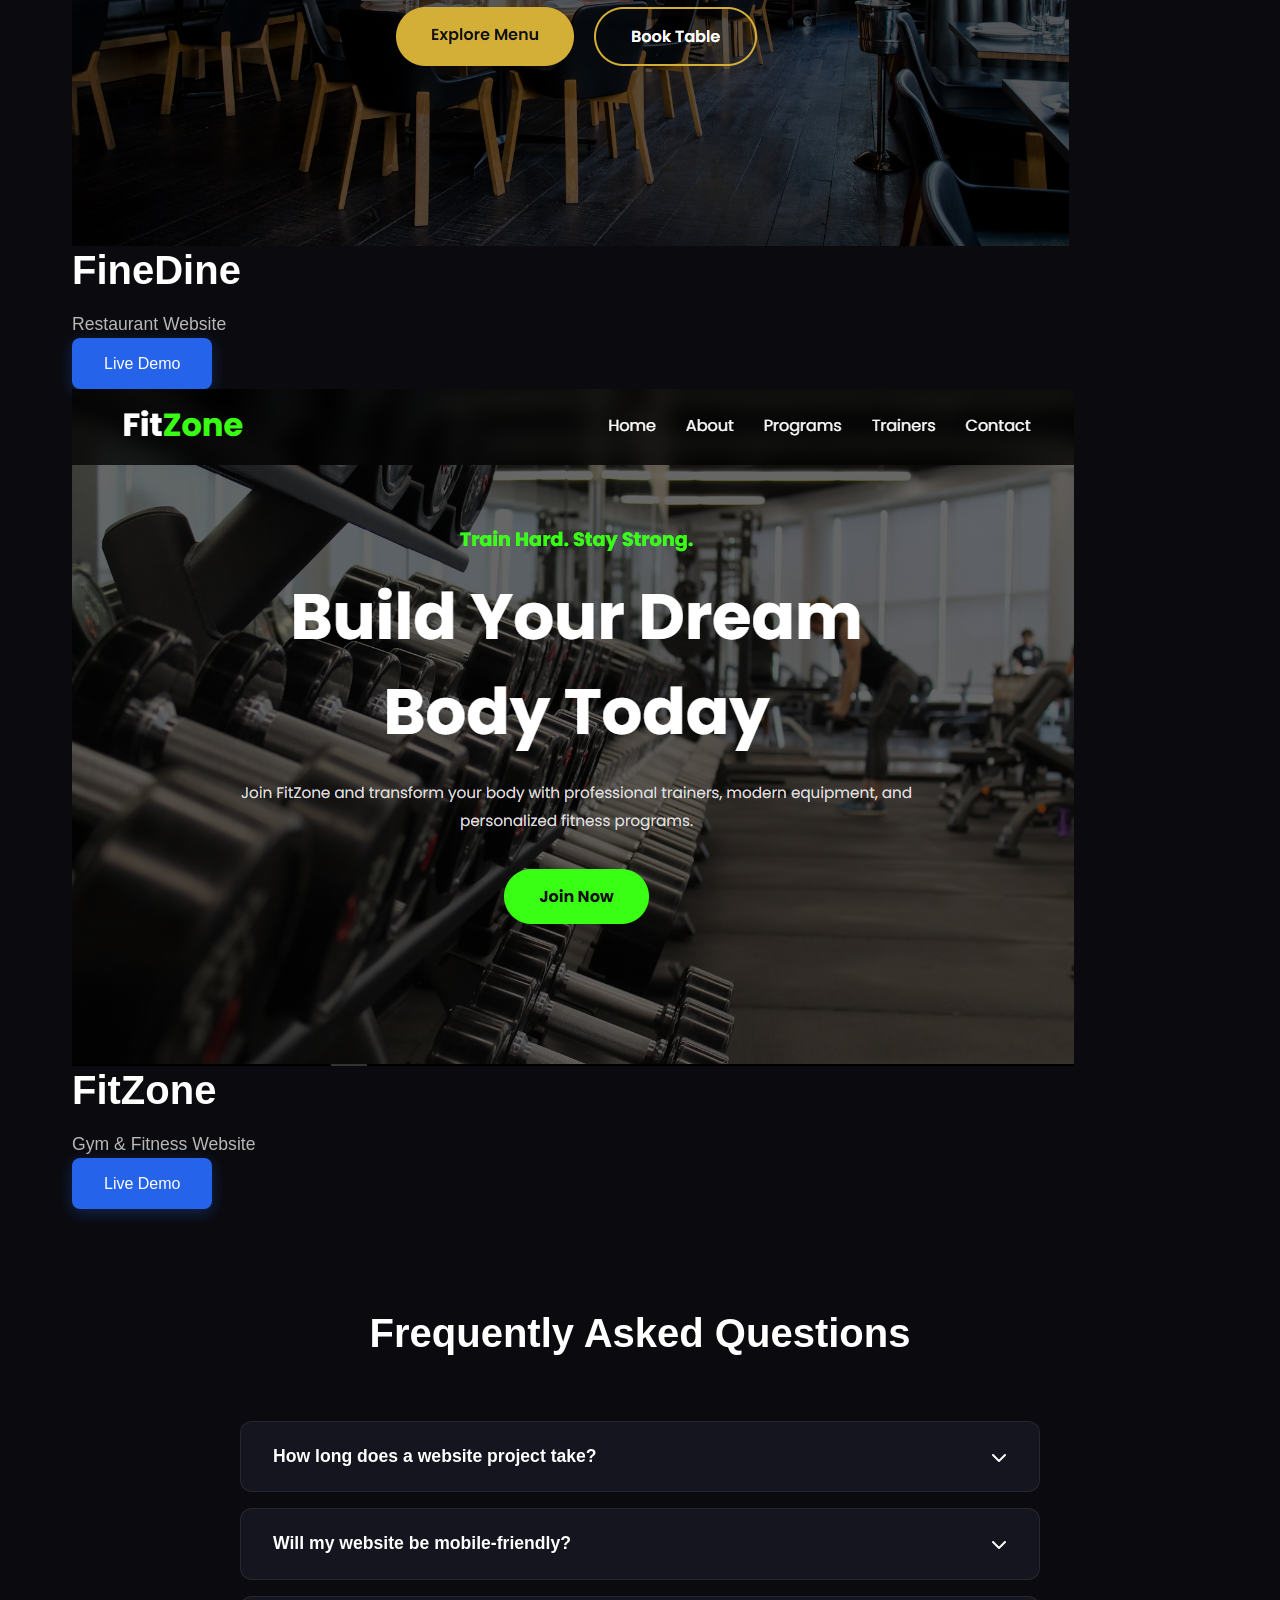
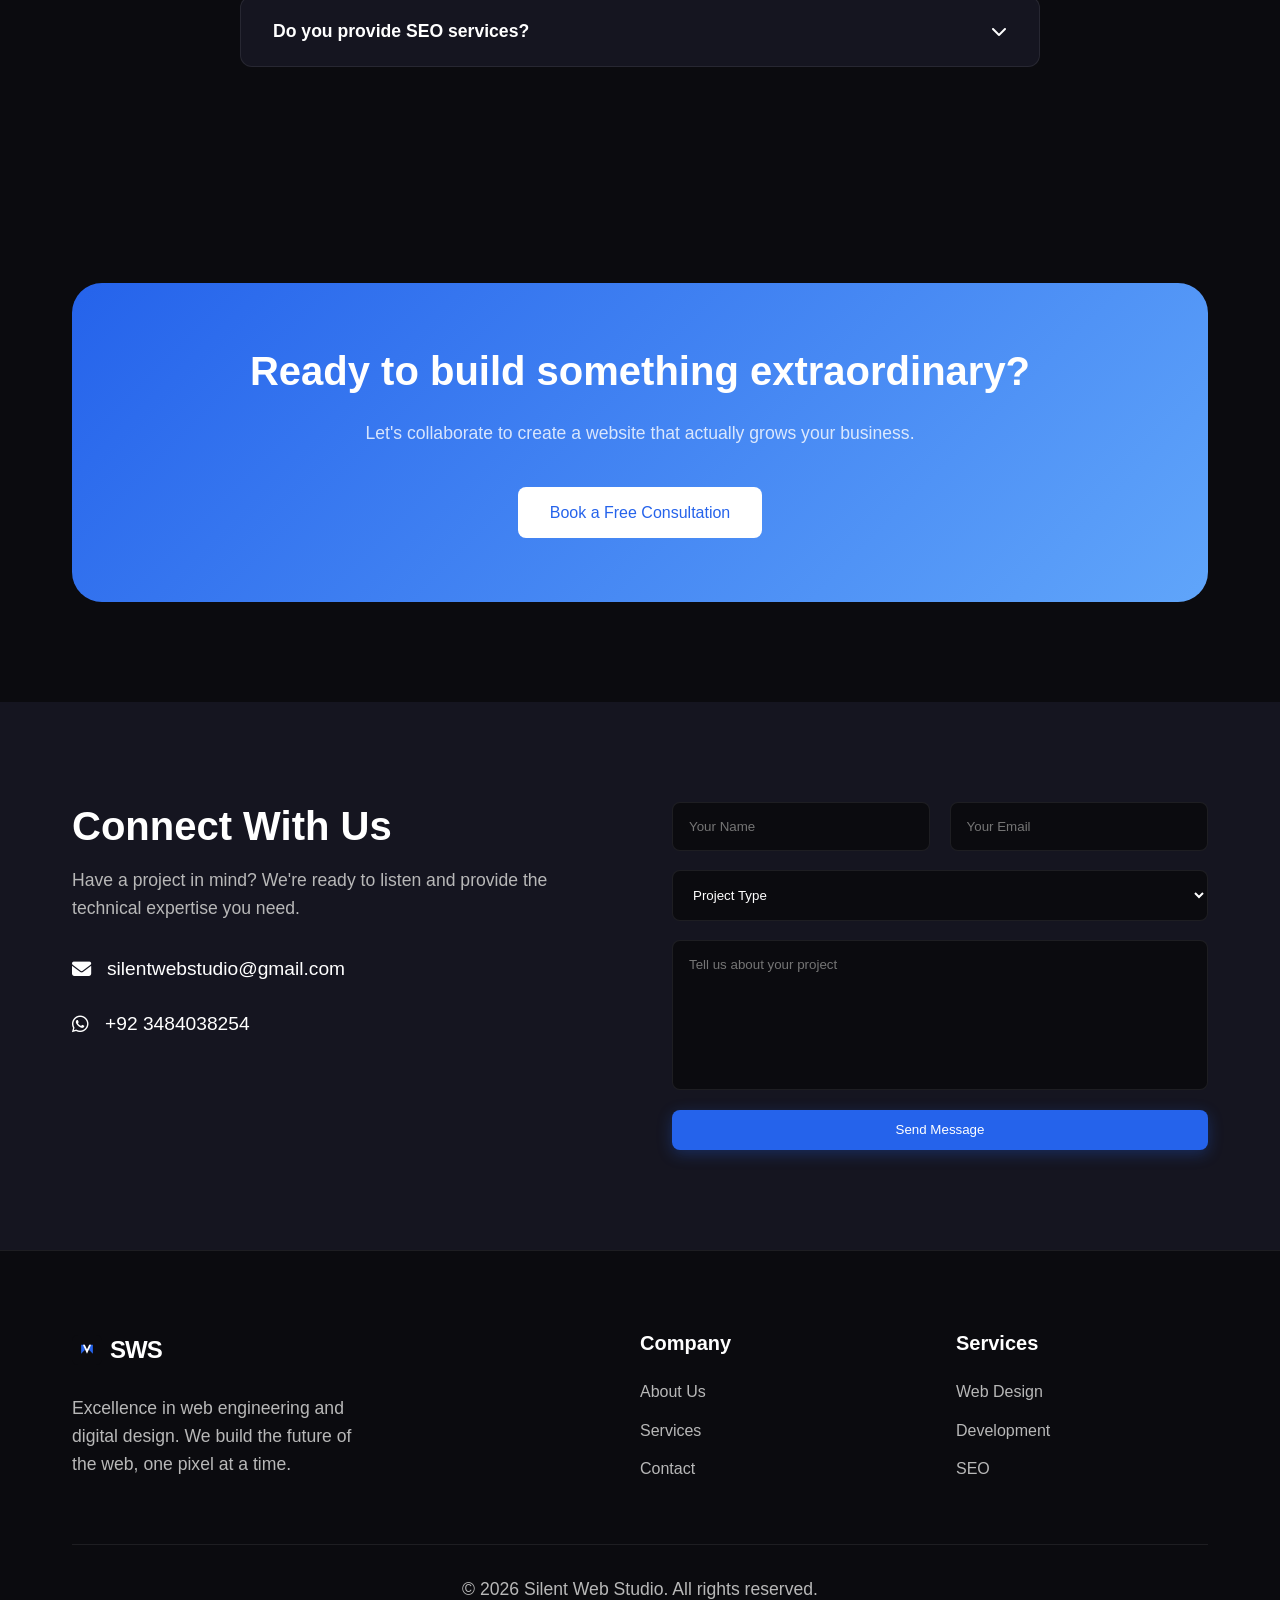
==== commit bd978b04: "Update index.html" ====
--- a/index.html
+++ b/index.html
@@ -103,9 +103,10 @@
     </svg>
     <span class="logo-text">SWS</span>
 </a>
-           <ul class="nav-links">
+         <ul class="nav-links">
     <li><a href="index.html" class="active">Home</a></li>
     <li><a href="#services-preview">Services</a></li>
+    <li><a href="#portfolio">Portfolio</a></li>
     <li><a href="#why-choose-us">About</a></li>
     <li><a href="#contact-home">Contact</a></li>
     <li><a href="#contact-home" class="btn-primary">Get Started</a></li>
@@ -122,8 +123,9 @@
     <div class="mobile-menu-overlay">
     <ul class="mobile-nav-links">
         <li><a href="index.html">Home</a></li>
-        <li><a href="#services-preview">Services</a></li>
-        <li><a href="#why-choose-us">About</a></li>
+       <li><a href="#services-preview">Services</a></li>
+<li><a href="#portfolio">Portfolio</a></li>
+<li><a href="#why-choose-us">About</a></li>
         <li><a href="#contact-home">Contact</a></li>
     </ul>
 </div>
